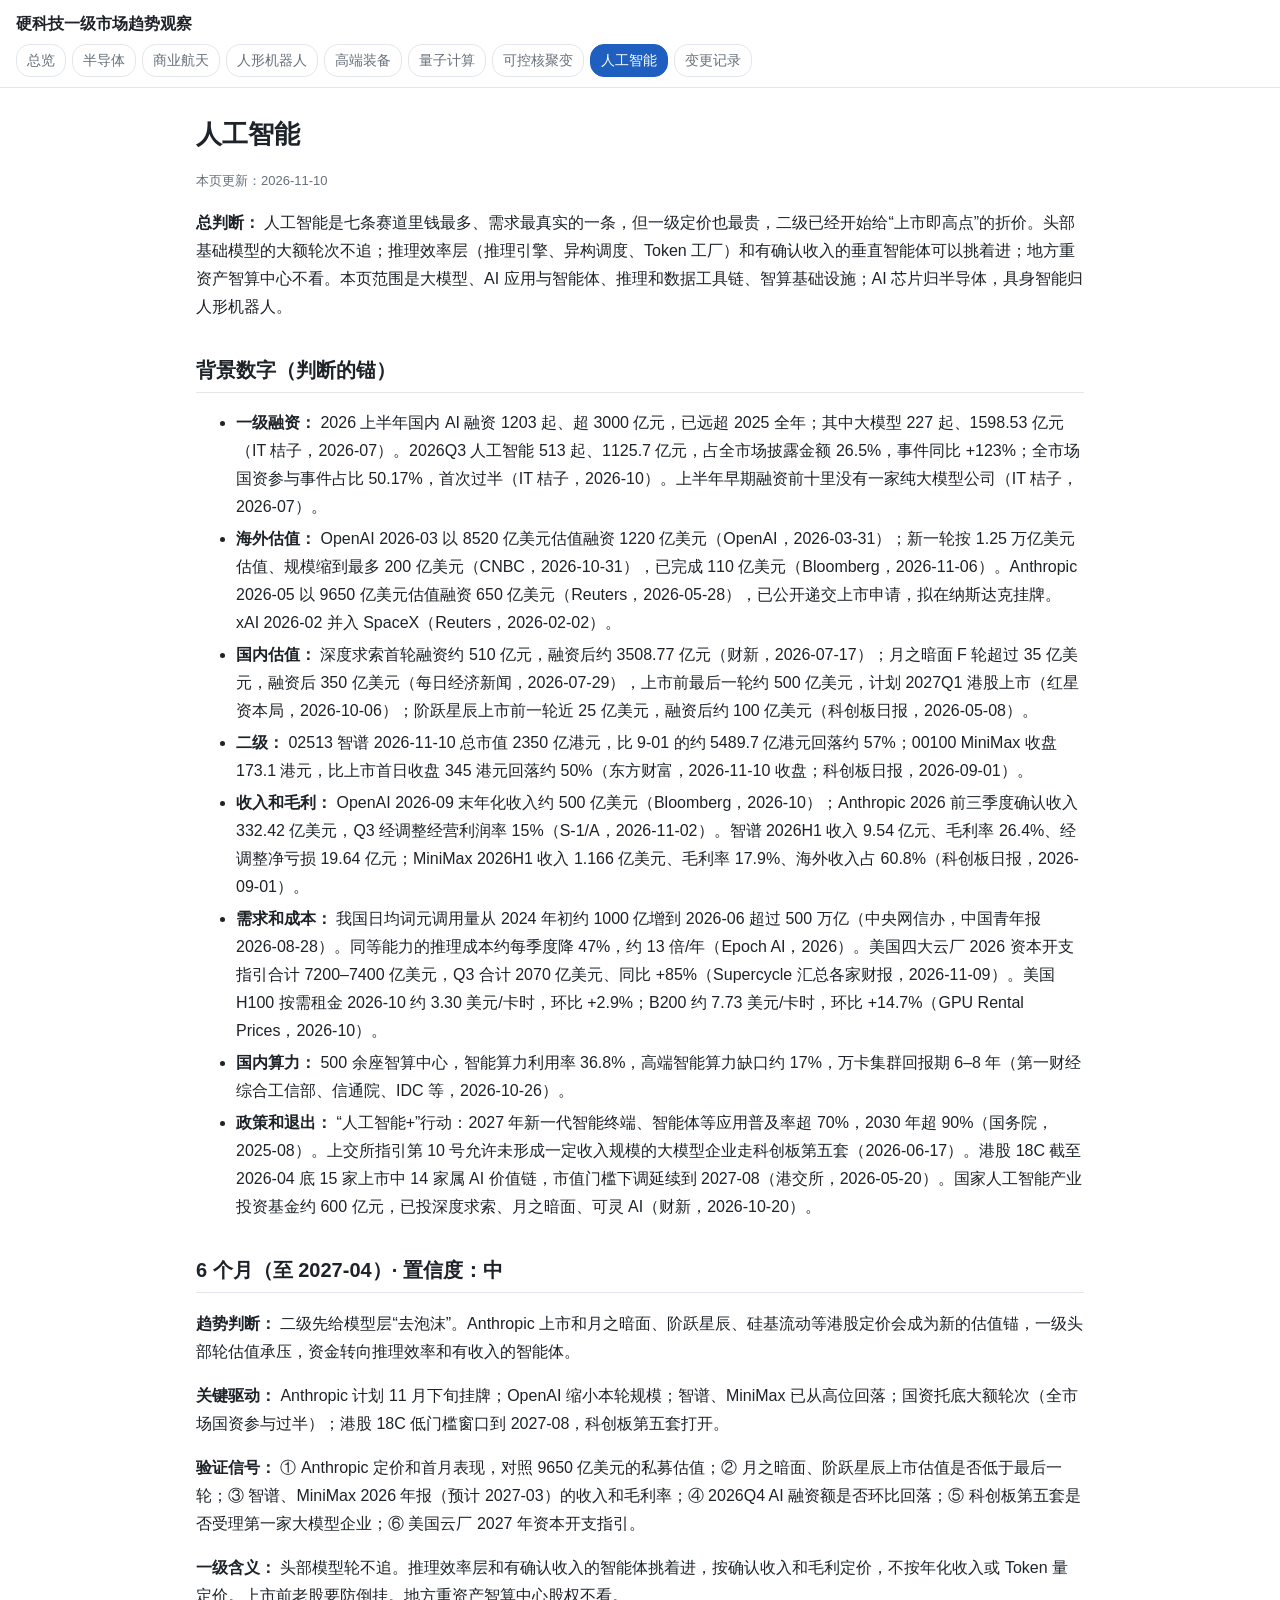
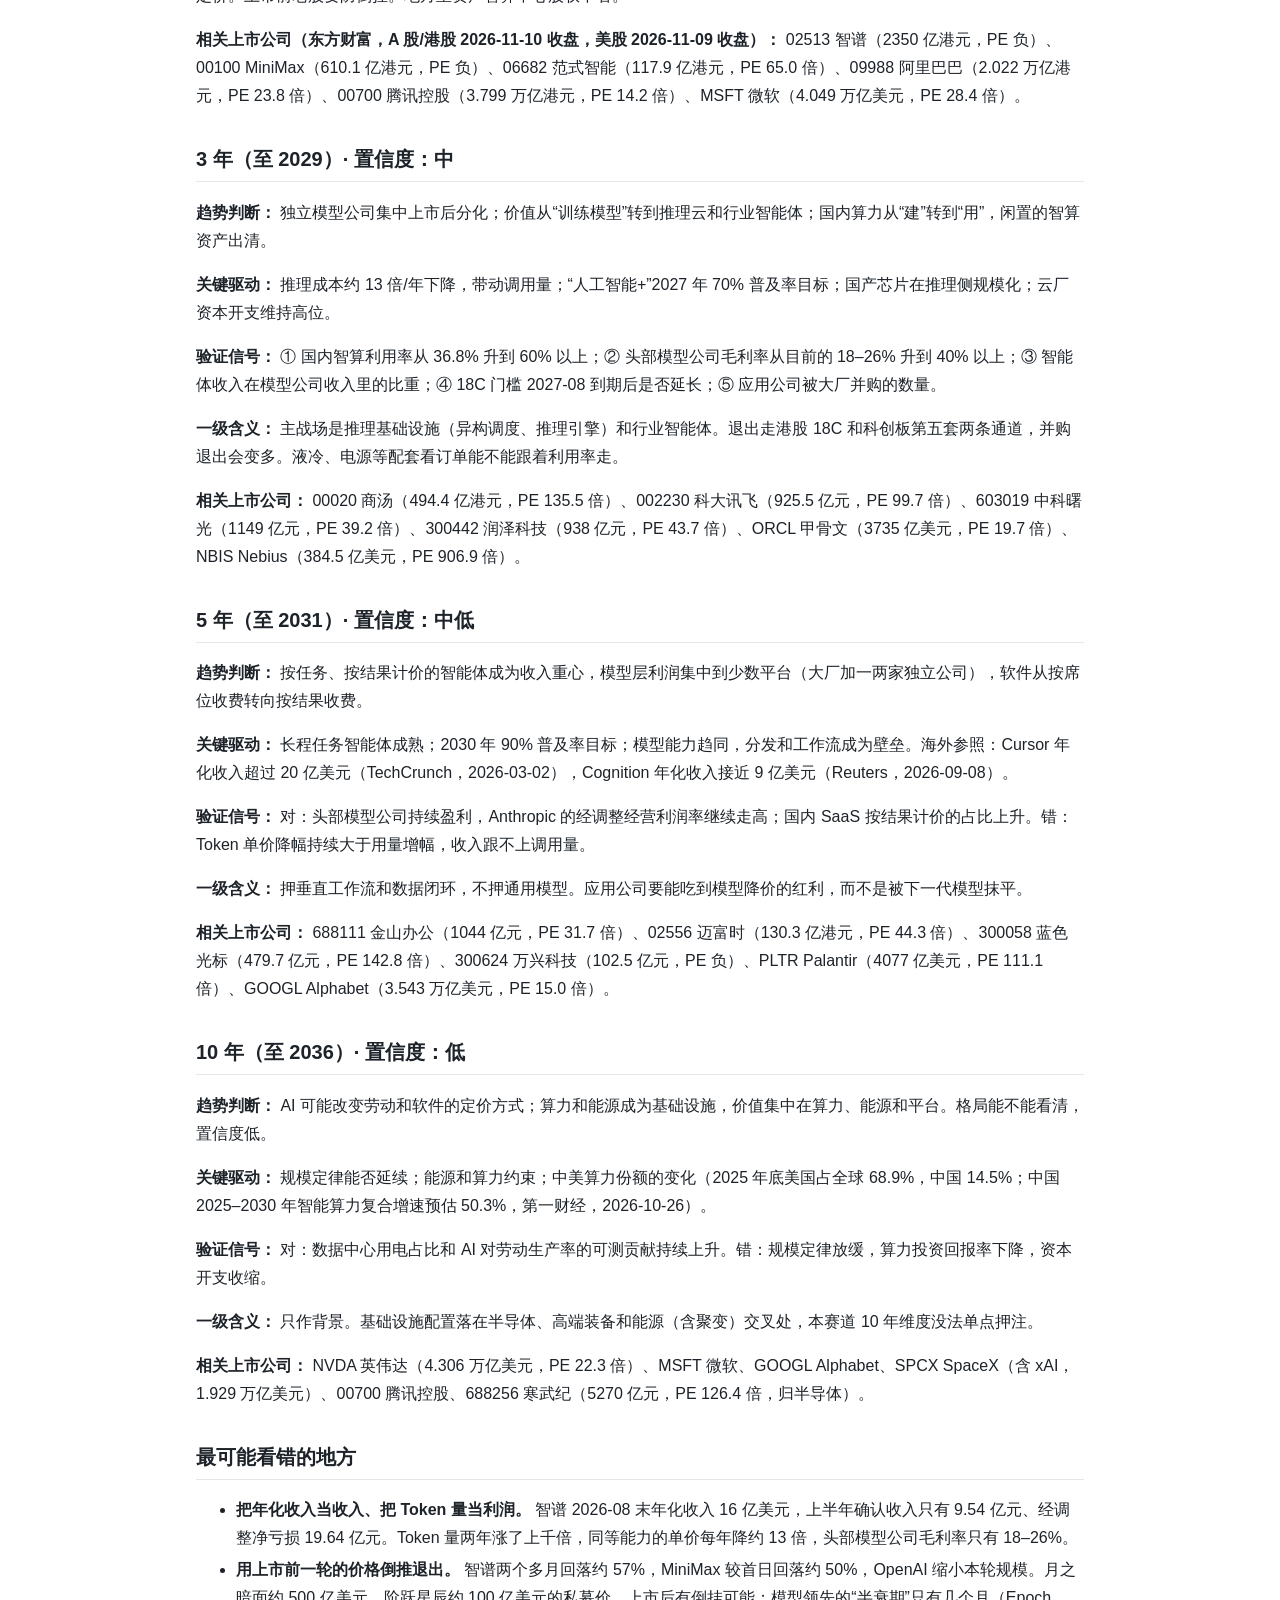
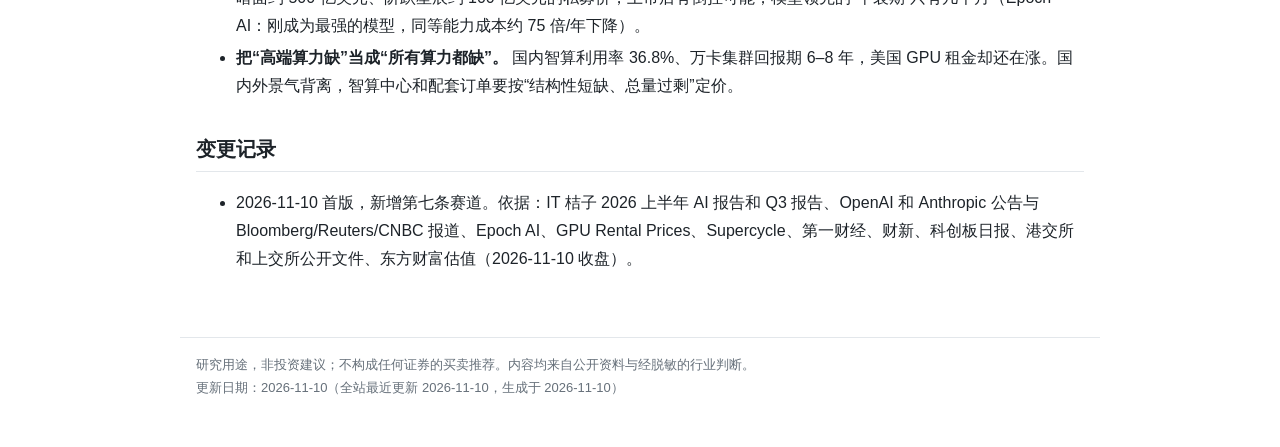
==== docs/ai.html @ 20dfe23c "Update 2026-11-10" ====
<!doctype html><html lang="zh-CN"><head><meta charset="utf-8">
<meta name="robots" content="noindex,nofollow">
<meta name="viewport" content="width=device-width,initial-scale=1">
<title>人工智能｜硬科技一级市场趋势观察</title><link rel="stylesheet" href="style.css"></head>
<body><header><div class="brand"><a href="index.html">硬科技一级市场趋势观察</a></div><nav><a href="index.html">总览</a><a href="semiconductor.html">半导体</a><a href="space.html">商业航天</a><a href="humanoid.html">人形机器人</a><a href="equipment.html">高端装备</a><a href="quantum.html">量子计算</a><a href="fusion.html">可控核聚变</a><a href="ai.html" class=on>人工智能</a><a href="changelog.html">变更记录</a></nav></header>
<main><h1>人工智能</h1><p class="meta">本页更新：2026-11-10</p><p><strong>总判断：</strong> 人工智能是七条赛道里钱最多、需求最真实的一条，但一级定价也最贵，二级已经开始给“上市即高点”的折价。头部基础模型的大额轮次不追；推理效率层（推理引擎、异构调度、Token 工厂）和有确认收入的垂直智能体可以挑着进；地方重资产智算中心不看。本页范围是大模型、AI 应用与智能体、推理和数据工具链、智算基础设施；AI 芯片归半导体，具身智能归人形机器人。</p>
<h2>背景数字（判断的锚）</h2>
<ul>
<li><strong>一级融资：</strong> 2026 上半年国内 AI 融资 1203 起、超 3000 亿元，已远超 2025 全年；其中大模型 227 起、1598.53 亿元（IT 桔子，2026-07）。2026Q3 人工智能 513 起、1125.7 亿元，占全市场披露金额 26.5%，事件同比 +123%；全市场国资参与事件占比 50.17%，首次过半（IT 桔子，2026-10）。上半年早期融资前十里没有一家纯大模型公司（IT 桔子，2026-07）。</li>
<li><strong>海外估值：</strong> OpenAI 2026-03 以 8520 亿美元估值融资 1220 亿美元（OpenAI，2026-03-31）；新一轮按 1.25 万亿美元估值、规模缩到最多 200 亿美元（CNBC，2026-10-31），已完成 110 亿美元（Bloomberg，2026-11-06）。Anthropic 2026-05 以 9650 亿美元估值融资 650 亿美元（Reuters，2026-05-28），已公开递交上市申请，拟在纳斯达克挂牌。xAI 2026-02 并入 SpaceX（Reuters，2026-02-02）。</li>
<li><strong>国内估值：</strong> 深度求索首轮融资约 510 亿元，融资后约 3508.77 亿元（财新，2026-07-17）；月之暗面 F 轮超过 35 亿美元，融资后 350 亿美元（每日经济新闻，2026-07-29），上市前最后一轮约 500 亿美元，计划 2027Q1 港股上市（红星资本局，2026-10-06）；阶跃星辰上市前一轮近 25 亿美元，融资后约 100 亿美元（科创板日报，2026-05-08）。</li>
<li><strong>二级：</strong> 02513 智谱 2026-11-10 总市值 2350 亿港元，比 9-01 的约 5489.7 亿港元回落约 57%；00100 MiniMax 收盘 173.1 港元，比上市首日收盘 345 港元回落约 50%（东方财富，2026-11-10 收盘；科创板日报，2026-09-01）。</li>
<li><strong>收入和毛利：</strong> OpenAI 2026-09 末年化收入约 500 亿美元（Bloomberg，2026-10）；Anthropic 2026 前三季度确认收入 332.42 亿美元，Q3 经调整经营利润率 15%（S-1/A，2026-11-02）。智谱 2026H1 收入 9.54 亿元、毛利率 26.4%、经调整净亏损 19.64 亿元；MiniMax 2026H1 收入 1.166 亿美元、毛利率 17.9%、海外收入占 60.8%（科创板日报，2026-09-01）。</li>
<li><strong>需求和成本：</strong> 我国日均词元调用量从 2024 年初约 1000 亿增到 2026-06 超过 500 万亿（中央网信办，中国青年报 2026-08-28）。同等能力的推理成本约每季度降 47%，约 13 倍/年（Epoch AI，2026）。美国四大云厂 2026 资本开支指引合计 7200–7400 亿美元，Q3 合计 2070 亿美元、同比 +85%（Supercycle 汇总各家财报，2026-11-09）。美国 H100 按需租金 2026-10 约 3.30 美元/卡时，环比 +2.9%；B200 约 7.73 美元/卡时，环比 +14.7%（GPU Rental Prices，2026-10）。</li>
<li><strong>国内算力：</strong> 500 余座智算中心，智能算力利用率 36.8%，高端智能算力缺口约 17%，万卡集群回报期 6–8 年（第一财经综合工信部、信通院、IDC 等，2026-10-26）。</li>
<li><strong>政策和退出：</strong> “人工智能+”行动：2027 年新一代智能终端、智能体等应用普及率超 70%，2030 年超 90%（国务院，2025-08）。上交所指引第 10 号允许未形成一定收入规模的大模型企业走科创板第五套（2026-06-17）。港股 18C 截至 2026-04 底 15 家上市中 14 家属 AI 价值链，市值门槛下调延续到 2027-08（港交所，2026-05-20）。国家人工智能产业投资基金约 600 亿元，已投深度求索、月之暗面、可灵 AI（财新，2026-10-20）。</li>
</ul>
<h2>6 个月（至 2027-04）· 置信度：中</h2>
<p><strong>趋势判断：</strong> 二级先给模型层“去泡沫”。Anthropic 上市和月之暗面、阶跃星辰、硅基流动等港股定价会成为新的估值锚，一级头部轮估值承压，资金转向推理效率和有收入的智能体。</p>
<p><strong>关键驱动：</strong> Anthropic 计划 11 月下旬挂牌；OpenAI 缩小本轮规模；智谱、MiniMax 已从高位回落；国资托底大额轮次（全市场国资参与过半）；港股 18C 低门槛窗口到 2027-08，科创板第五套打开。</p>
<p><strong>验证信号：</strong> ① Anthropic 定价和首月表现，对照 9650 亿美元的私募估值；② 月之暗面、阶跃星辰上市估值是否低于最后一轮；③ 智谱、MiniMax 2026 年报（预计 2027-03）的收入和毛利率；④ 2026Q4 AI 融资额是否环比回落；⑤ 科创板第五套是否受理第一家大模型企业；⑥ 美国云厂 2027 年资本开支指引。</p>
<p><strong>一级含义：</strong> 头部模型轮不追。推理效率层和有确认收入的智能体挑着进，按确认收入和毛利定价，不按年化收入或 Token 量定价。上市前老股要防倒挂。地方重资产智算中心股权不看。</p>
<p><strong>相关上市公司（东方财富，A 股/港股 2026-11-10 收盘，美股 2026-11-09 收盘）：</strong> 02513 智谱（2350 亿港元，PE 负）、00100 MiniMax（610.1 亿港元，PE 负）、06682 范式智能（117.9 亿港元，PE 65.0 倍）、09988 阿里巴巴（2.022 万亿港元，PE 23.8 倍）、00700 腾讯控股（3.799 万亿港元，PE 14.2 倍）、MSFT 微软（4.049 万亿美元，PE 28.4 倍）。</p>
<h2>3 年（至 2029）· 置信度：中</h2>
<p><strong>趋势判断：</strong> 独立模型公司集中上市后分化；价值从“训练模型”转到推理云和行业智能体；国内算力从“建”转到“用”，闲置的智算资产出清。</p>
<p><strong>关键驱动：</strong> 推理成本约 13 倍/年下降，带动调用量；“人工智能+”2027 年 70% 普及率目标；国产芯片在推理侧规模化；云厂资本开支维持高位。</p>
<p><strong>验证信号：</strong> ① 国内智算利用率从 36.8% 升到 60% 以上；② 头部模型公司毛利率从目前的 18–26% 升到 40% 以上；③ 智能体收入在模型公司收入里的比重；④ 18C 门槛 2027-08 到期后是否延长；⑤ 应用公司被大厂并购的数量。</p>
<p><strong>一级含义：</strong> 主战场是推理基础设施（异构调度、推理引擎）和行业智能体。退出走港股 18C 和科创板第五套两条通道，并购退出会变多。液冷、电源等配套看订单能不能跟着利用率走。</p>
<p><strong>相关上市公司：</strong> 00020 商汤（494.4 亿港元，PE 135.5 倍）、002230 科大讯飞（925.5 亿元，PE 99.7 倍）、603019 中科曙光（1149 亿元，PE 39.2 倍）、300442 润泽科技（938 亿元，PE 43.7 倍）、ORCL 甲骨文（3735 亿美元，PE 19.7 倍）、NBIS Nebius（384.5 亿美元，PE 906.9 倍）。</p>
<h2>5 年（至 2031）· 置信度：中低</h2>
<p><strong>趋势判断：</strong> 按任务、按结果计价的智能体成为收入重心，模型层利润集中到少数平台（大厂加一两家独立公司），软件从按席位收费转向按结果收费。</p>
<p><strong>关键驱动：</strong> 长程任务智能体成熟；2030 年 90% 普及率目标；模型能力趋同，分发和工作流成为壁垒。海外参照：Cursor 年化收入超过 20 亿美元（TechCrunch，2026-03-02），Cognition 年化收入接近 9 亿美元（Reuters，2026-09-08）。</p>
<p><strong>验证信号：</strong> 对：头部模型公司持续盈利，Anthropic 的经调整经营利润率继续走高；国内 SaaS 按结果计价的占比上升。错：Token 单价降幅持续大于用量增幅，收入跟不上调用量。</p>
<p><strong>一级含义：</strong> 押垂直工作流和数据闭环，不押通用模型。应用公司要能吃到模型降价的红利，而不是被下一代模型抹平。</p>
<p><strong>相关上市公司：</strong> 688111 金山办公（1044 亿元，PE 31.7 倍）、02556 迈富时（130.3 亿港元，PE 44.3 倍）、300058 蓝色光标（479.7 亿元，PE 142.8 倍）、300624 万兴科技（102.5 亿元，PE 负）、PLTR Palantir（4077 亿美元，PE 111.1 倍）、GOOGL Alphabet（3.543 万亿美元，PE 15.0 倍）。</p>
<h2>10 年（至 2036）· 置信度：低</h2>
<p><strong>趋势判断：</strong> AI 可能改变劳动和软件的定价方式；算力和能源成为基础设施，价值集中在算力、能源和平台。格局能不能看清，置信度低。</p>
<p><strong>关键驱动：</strong> 规模定律能否延续；能源和算力约束；中美算力份额的变化（2025 年底美国占全球 68.9%，中国 14.5%；中国 2025–2030 年智能算力复合增速预估 50.3%，第一财经，2026-10-26）。</p>
<p><strong>验证信号：</strong> 对：数据中心用电占比和 AI 对劳动生产率的可测贡献持续上升。错：规模定律放缓，算力投资回报率下降，资本开支收缩。</p>
<p><strong>一级含义：</strong> 只作背景。基础设施配置落在半导体、高端装备和能源（含聚变）交叉处，本赛道 10 年维度没法单点押注。</p>
<p><strong>相关上市公司：</strong> NVDA 英伟达（4.306 万亿美元，PE 22.3 倍）、MSFT 微软、GOOGL Alphabet、SPCX SpaceX（含 xAI，1.929 万亿美元）、00700 腾讯控股、688256 寒武纪（5270 亿元，PE 126.4 倍，归半导体）。</p>
<h2>最可能看错的地方</h2>
<ul>
<li><strong>把年化收入当收入、把 Token 量当利润。</strong> 智谱 2026-08 末年化收入 16 亿美元，上半年确认收入只有 9.54 亿元、经调整净亏损 19.64 亿元。Token 量两年涨了上千倍，同等能力的单价每年降约 13 倍，头部模型公司毛利率只有 18–26%。</li>
<li><strong>用上市前一轮的价格倒推退出。</strong> 智谱两个多月回落约 57%，MiniMax 较首日回落约 50%，OpenAI 缩小本轮规模。月之暗面约 500 亿美元、阶跃星辰约 100 亿美元的私募价，上市后有倒挂可能；模型领先的“半衰期”只有几个月（Epoch AI：刚成为最强的模型，同等能力成本约 75 倍/年下降）。</li>
<li><strong>把“高端算力缺”当成“所有算力都缺”。</strong> 国内智算利用率 36.8%、万卡集群回报期 6–8 年，美国 GPU 租金却还在涨。国内外景气背离，智算中心和配套订单要按“结构性短缺、总量过剩”定价。</li>
</ul><h2>变更记录</h2><ul>
<li>2026-11-10 首版，新增第七条赛道。依据：IT 桔子 2026 上半年 AI 报告和 Q3 报告、OpenAI 和 Anthropic 公告与 Bloomberg/Reuters/CNBC 报道、Epoch AI、GPU Rental Prices、Supercycle、第一财经、财新、科创板日报、港交所和上交所公开文件、东方财富估值（2026-11-10 收盘）。</li>
</ul></main>
<footer>研究用途，非投资建议；不构成任何证券的买卖推荐。内容均来自公开资料与经脱敏的行业判断。<br>更新日期：2026-11-10（全站最近更新 2026-11-10，生成于 2026-11-10）</footer></body></html>
---- docs/style.css ----
:root{--fg:#1d2329;--muted:#66707a;--line:#e3e7eb;--bg:#fff;--accent:#1f5fbf;--go:#1e7f4f;--watch:#a86b00;--no:#8a8f96}
*{box-sizing:border-box}
body{margin:0;font:16px/1.75 -apple-system,BlinkMacSystemFont,"PingFang SC","Hiragino Sans GB","Microsoft YaHei","Noto Sans CJK SC",sans-serif;color:var(--fg);background:var(--bg)}
header{position:sticky;top:0;background:#fff;border-bottom:1px solid var(--line);padding:10px 16px;z-index:2}
.brand a{font-weight:700;color:var(--fg);text-decoration:none}
nav{display:flex;gap:6px;overflow-x:auto;margin-top:6px;white-space:nowrap;-webkit-overflow-scrolling:touch}
nav a{padding:3px 10px;border-radius:14px;color:var(--muted);text-decoration:none;font-size:14px;border:1px solid var(--line)}
nav a.on{background:var(--accent);color:#fff;border-color:var(--accent)}
main{max-width:920px;margin:0 auto;padding:16px}
h1{font-size:26px;margin:8px 0 0}h2{font-size:20px;margin-top:32px;padding-bottom:4px;border-bottom:1px solid var(--line)}
.meta,.note{color:var(--muted);font-size:13px}
a{color:var(--accent)}
li{margin:4px 0}
.tablewrap{overflow-x:auto}
table{border-collapse:collapse;width:100%;font-size:14px}
th,td{border:1px solid var(--line);padding:6px 8px;vertical-align:top;text-align:left}
thead th{background:#f5f7f9}
.matrix td{min-width:150px}
.tag{display:inline-block;font-size:12px;font-weight:600;padding:0 8px;border-radius:10px;color:#fff;margin-bottom:2px}
.tag.go{background:var(--go)}.tag.watch{background:var(--watch)}.tag.no{background:var(--no)}
.line{display:block;font-size:13px;line-height:1.5}
footer{max-width:920px;margin:32px auto;padding:16px;color:var(--muted);font-size:13px;border-top:1px solid var(--line)}
@media (max-width:600px){body{font-size:15px}h1{font-size:22px}}
.matrix th:first-child{white-space:nowrap}
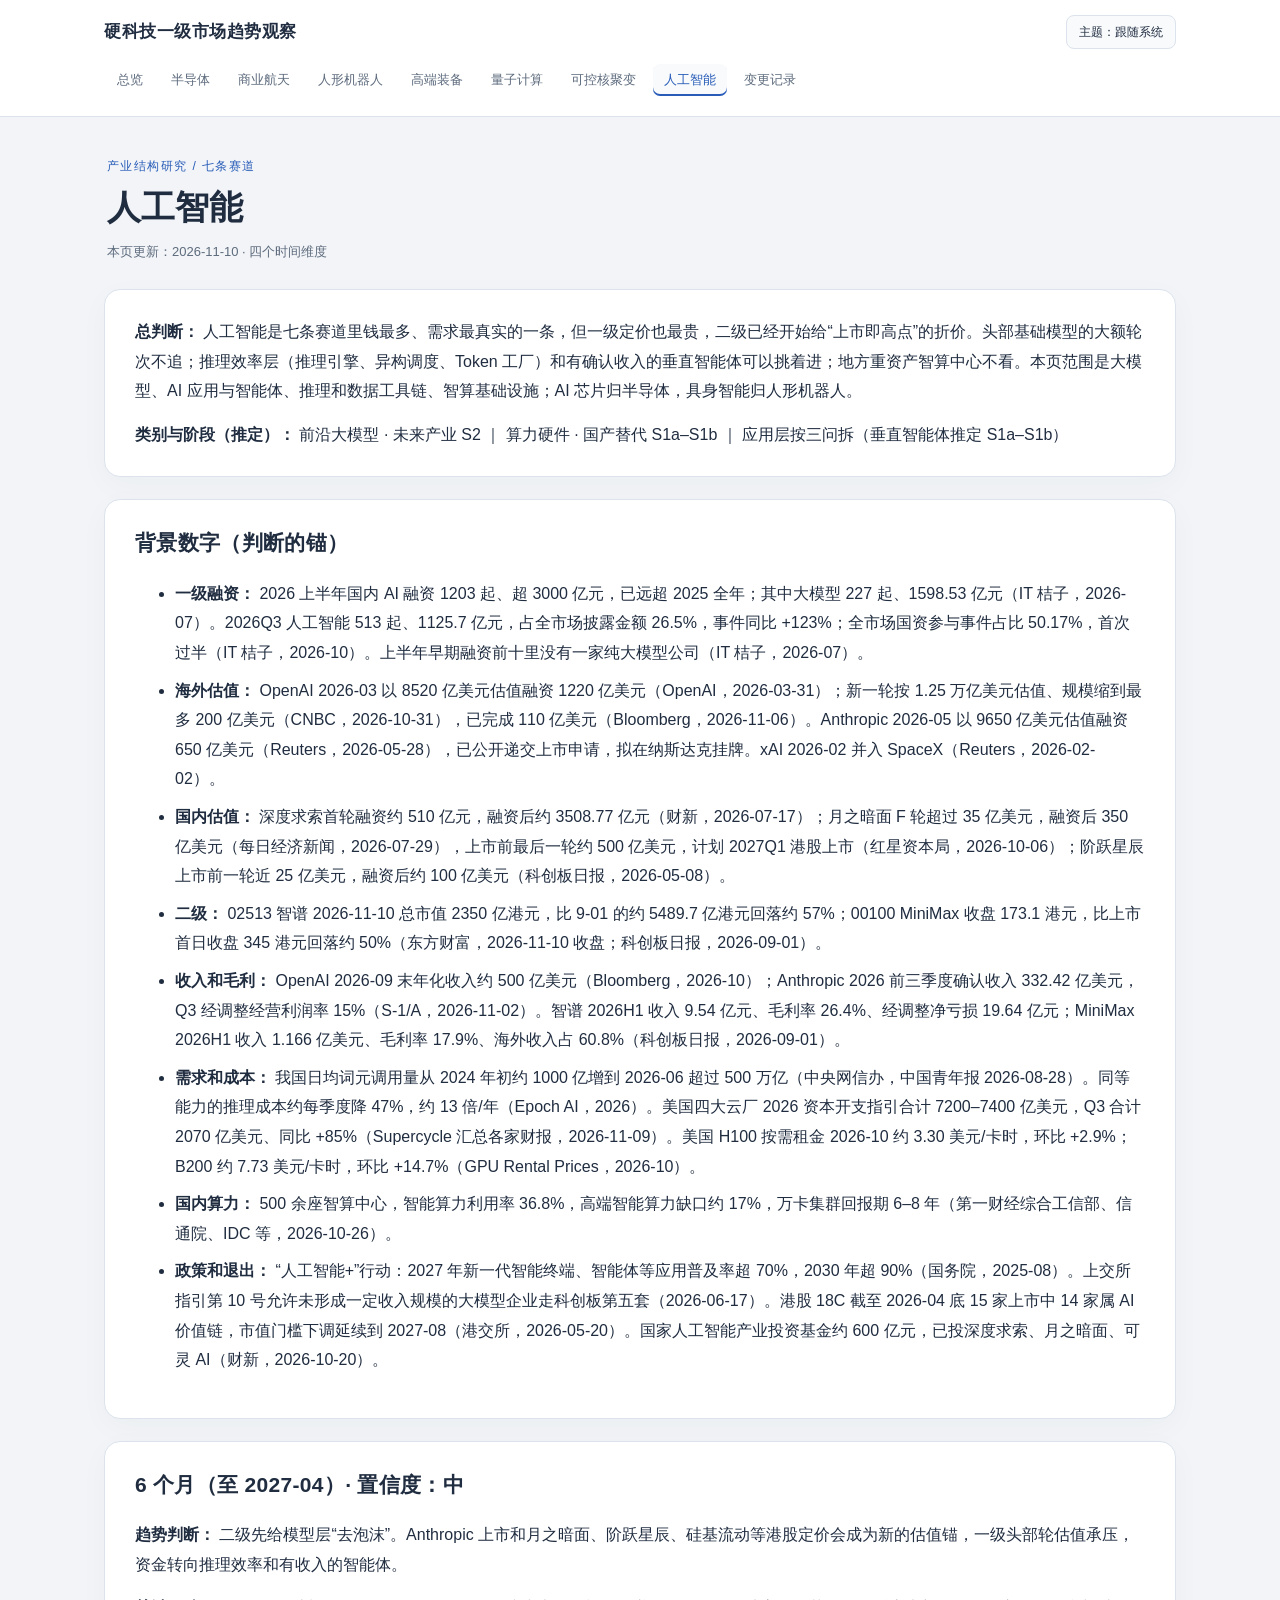
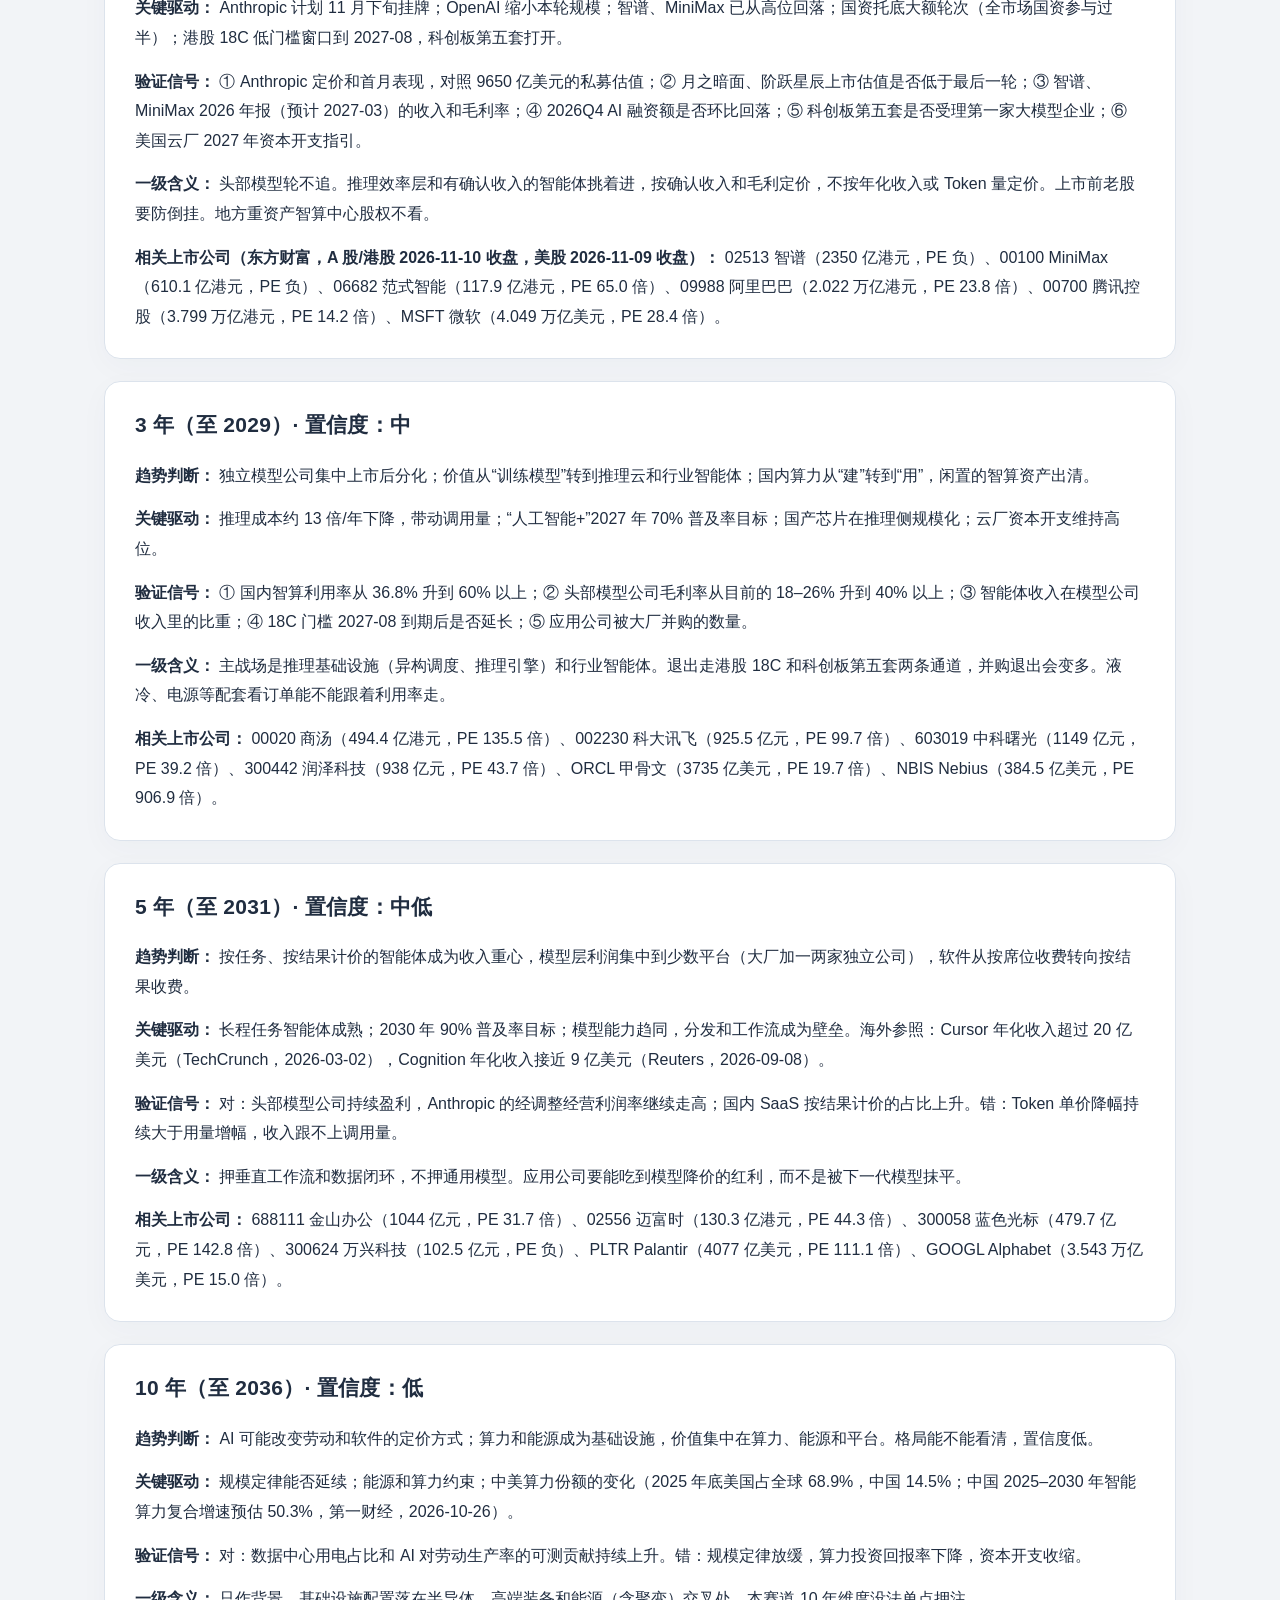
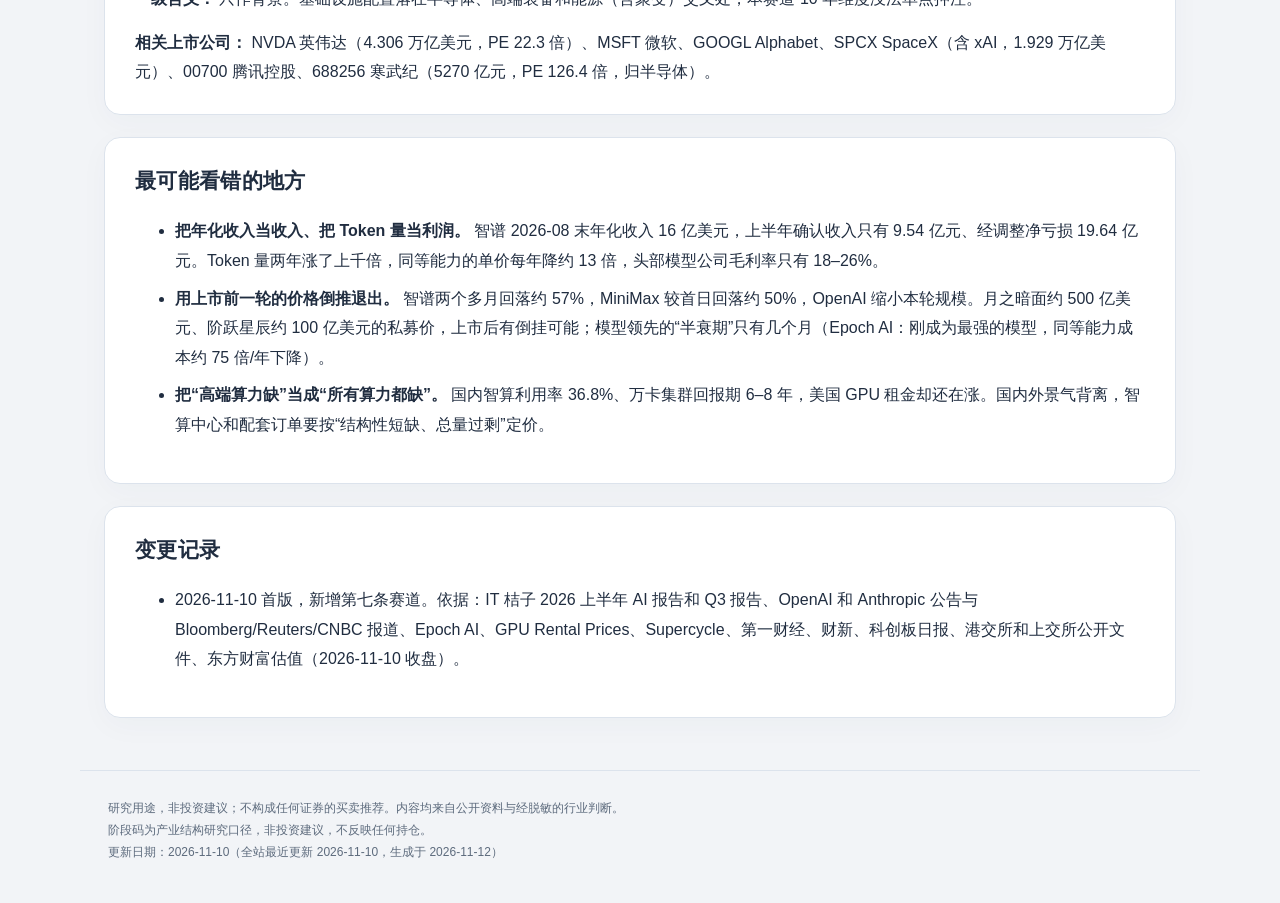
==== commit 2377a8d9: "Preview: visual refresh, stage charts, and theme toggle Public sanitized pages only. Adds category/s" ====
--- a/docs/ai.html
+++ b/docs/ai.html
@@ -1,10 +1,13 @@
-<!doctype html><html lang="zh-CN"><head><meta charset="utf-8">
+<!doctype html>
+<html lang="zh-CN"><head><meta charset="utf-8">
 <meta name="robots" content="noindex,nofollow">
 <meta name="viewport" content="width=device-width,initial-scale=1">
-<title>人工智能｜硬科技一级市场趋势观察</title><link rel="stylesheet" href="style.css"></head>
-<body><header><div class="brand"><a href="index.html">硬科技一级市场趋势观察</a></div><nav><a href="index.html">总览</a><a href="semiconductor.html">半导体</a><a href="space.html">商业航天</a><a href="humanoid.html">人形机器人</a><a href="equipment.html">高端装备</a><a href="quantum.html">量子计算</a><a href="fusion.html">可控核聚变</a><a href="ai.html" class=on>人工智能</a><a href="changelog.html">变更记录</a></nav></header>
-<main><h1>人工智能</h1><p class="meta">本页更新：2026-11-10</p><p><strong>总判断：</strong> 人工智能是七条赛道里钱最多、需求最真实的一条，但一级定价也最贵，二级已经开始给“上市即高点”的折价。头部基础模型的大额轮次不追；推理效率层（推理引擎、异构调度、Token 工厂）和有确认收入的垂直智能体可以挑着进；地方重资产智算中心不看。本页范围是大模型、AI 应用与智能体、推理和数据工具链、智算基础设施；AI 芯片归半导体，具身智能归人形机器人。</p>
-<h2>背景数字（判断的锚）</h2>
+<meta name="color-scheme" content="light dark">
+<title>人工智能｜硬科技一级市场趋势观察</title><script>(function(){try{var t=localStorage.getItem('theme');if(t==='light'||t==='dark')document.documentElement.dataset.theme=t;}catch(e){}})();</script><link rel="stylesheet" href="style.css"></head>
+<body><a class="skip" href="#main">跳至正文</a><header><div class="header-inner"><div class="topbar"><a class="brand" href="index.html">硬科技一级市场趋势观察</a><button id="theme-toggle" type="button" aria-label="切换浅色、深色或跟随系统主题">主题：跟随系统</button></div><nav aria-label="主导航"><a href="index.html">总览</a><a href="semiconductor.html">半导体</a><a href="space.html">商业航天</a><a href="humanoid.html">人形机器人</a><a href="equipment.html">高端装备</a><a href="quantum.html">量子计算</a><a href="fusion.html">可控核聚变</a><a href="ai.html" class="on" aria-current="page">人工智能</a><a href="changelog.html">变更记录</a></nav></div></header>
+<main id="main"><div class="page-heading"><p class="eyebrow">产业结构研究 / 七条赛道</p><h1>人工智能</h1><p class="meta">本页更新：2026-11-10 · 四个时间维度</p></div><section class="card"><p><strong>总判断：</strong> 人工智能是七条赛道里钱最多、需求最真实的一条，但一级定价也最贵，二级已经开始给“上市即高点”的折价。头部基础模型的大额轮次不追；推理效率层（推理引擎、异构调度、Token 工厂）和有确认收入的垂直智能体可以挑着进；地方重资产智算中心不看。本页范围是大模型、AI 应用与智能体、推理和数据工具链、智算基础设施；AI 芯片归半导体，具身智能归人形机器人。</p>
+<p><strong>类别与阶段（推定）：</strong> 前沿大模型 · 未来产业 S2 ｜ 算力硬件 · 国产替代 S1a–S1b ｜ 应用层按三问拆（垂直智能体推定 S1a–S1b）</p>
+</section><section class="card"><h2>背景数字（判断的锚）</h2>
 <ul>
 <li><strong>一级融资：</strong> 2026 上半年国内 AI 融资 1203 起、超 3000 亿元，已远超 2025 全年；其中大模型 227 起、1598.53 亿元（IT 桔子，2026-07）。2026Q3 人工智能 513 起、1125.7 亿元，占全市场披露金额 26.5%，事件同比 +123%；全市场国资参与事件占比 50.17%，首次过半（IT 桔子，2026-10）。上半年早期融资前十里没有一家纯大模型公司（IT 桔子，2026-07）。</li>
 <li><strong>海外估值：</strong> OpenAI 2026-03 以 8520 亿美元估值融资 1220 亿美元（OpenAI，2026-03-31）；新一轮按 1.25 万亿美元估值、规模缩到最多 200 亿美元（CNBC，2026-10-31），已完成 110 亿美元（Bloomberg，2026-11-06）。Anthropic 2026-05 以 9650 亿美元估值融资 650 亿美元（Reuters，2026-05-28），已公开递交上市申请，拟在纳斯达克挂牌。xAI 2026-02 并入 SpaceX（Reuters，2026-02-02）。</li>
@@ -15,36 +18,36 @@
 <li><strong>国内算力：</strong> 500 余座智算中心，智能算力利用率 36.8%，高端智能算力缺口约 17%，万卡集群回报期 6–8 年（第一财经综合工信部、信通院、IDC 等，2026-10-26）。</li>
 <li><strong>政策和退出：</strong> “人工智能+”行动：2027 年新一代智能终端、智能体等应用普及率超 70%，2030 年超 90%（国务院，2025-08）。上交所指引第 10 号允许未形成一定收入规模的大模型企业走科创板第五套（2026-06-17）。港股 18C 截至 2026-04 底 15 家上市中 14 家属 AI 价值链，市值门槛下调延续到 2027-08（港交所，2026-05-20）。国家人工智能产业投资基金约 600 亿元，已投深度求索、月之暗面、可灵 AI（财新，2026-10-20）。</li>
 </ul>
-<h2>6 个月（至 2027-04）· 置信度：中</h2>
+</section><section class="card"><h2>6 个月（至 2027-04）· 置信度：中</h2>
 <p><strong>趋势判断：</strong> 二级先给模型层“去泡沫”。Anthropic 上市和月之暗面、阶跃星辰、硅基流动等港股定价会成为新的估值锚，一级头部轮估值承压，资金转向推理效率和有收入的智能体。</p>
 <p><strong>关键驱动：</strong> Anthropic 计划 11 月下旬挂牌；OpenAI 缩小本轮规模；智谱、MiniMax 已从高位回落；国资托底大额轮次（全市场国资参与过半）；港股 18C 低门槛窗口到 2027-08，科创板第五套打开。</p>
 <p><strong>验证信号：</strong> ① Anthropic 定价和首月表现，对照 9650 亿美元的私募估值；② 月之暗面、阶跃星辰上市估值是否低于最后一轮；③ 智谱、MiniMax 2026 年报（预计 2027-03）的收入和毛利率；④ 2026Q4 AI 融资额是否环比回落；⑤ 科创板第五套是否受理第一家大模型企业；⑥ 美国云厂 2027 年资本开支指引。</p>
 <p><strong>一级含义：</strong> 头部模型轮不追。推理效率层和有确认收入的智能体挑着进，按确认收入和毛利定价，不按年化收入或 Token 量定价。上市前老股要防倒挂。地方重资产智算中心股权不看。</p>
 <p><strong>相关上市公司（东方财富，A 股/港股 2026-11-10 收盘，美股 2026-11-09 收盘）：</strong> 02513 智谱（2350 亿港元，PE 负）、00100 MiniMax（610.1 亿港元，PE 负）、06682 范式智能（117.9 亿港元，PE 65.0 倍）、09988 阿里巴巴（2.022 万亿港元，PE 23.8 倍）、00700 腾讯控股（3.799 万亿港元，PE 14.2 倍）、MSFT 微软（4.049 万亿美元，PE 28.4 倍）。</p>
-<h2>3 年（至 2029）· 置信度：中</h2>
+</section><section class="card"><h2>3 年（至 2029）· 置信度：中</h2>
 <p><strong>趋势判断：</strong> 独立模型公司集中上市后分化；价值从“训练模型”转到推理云和行业智能体；国内算力从“建”转到“用”，闲置的智算资产出清。</p>
 <p><strong>关键驱动：</strong> 推理成本约 13 倍/年下降，带动调用量；“人工智能+”2027 年 70% 普及率目标；国产芯片在推理侧规模化；云厂资本开支维持高位。</p>
 <p><strong>验证信号：</strong> ① 国内智算利用率从 36.8% 升到 60% 以上；② 头部模型公司毛利率从目前的 18–26% 升到 40% 以上；③ 智能体收入在模型公司收入里的比重；④ 18C 门槛 2027-08 到期后是否延长；⑤ 应用公司被大厂并购的数量。</p>
 <p><strong>一级含义：</strong> 主战场是推理基础设施（异构调度、推理引擎）和行业智能体。退出走港股 18C 和科创板第五套两条通道，并购退出会变多。液冷、电源等配套看订单能不能跟着利用率走。</p>
 <p><strong>相关上市公司：</strong> 00020 商汤（494.4 亿港元，PE 135.5 倍）、002230 科大讯飞（925.5 亿元，PE 99.7 倍）、603019 中科曙光（1149 亿元，PE 39.2 倍）、300442 润泽科技（938 亿元，PE 43.7 倍）、ORCL 甲骨文（3735 亿美元，PE 19.7 倍）、NBIS Nebius（384.5 亿美元，PE 906.9 倍）。</p>
-<h2>5 年（至 2031）· 置信度：中低</h2>
+</section><section class="card"><h2>5 年（至 2031）· 置信度：中低</h2>
 <p><strong>趋势判断：</strong> 按任务、按结果计价的智能体成为收入重心，模型层利润集中到少数平台（大厂加一两家独立公司），软件从按席位收费转向按结果收费。</p>
 <p><strong>关键驱动：</strong> 长程任务智能体成熟；2030 年 90% 普及率目标；模型能力趋同，分发和工作流成为壁垒。海外参照：Cursor 年化收入超过 20 亿美元（TechCrunch，2026-03-02），Cognition 年化收入接近 9 亿美元（Reuters，2026-09-08）。</p>
 <p><strong>验证信号：</strong> 对：头部模型公司持续盈利，Anthropic 的经调整经营利润率继续走高；国内 SaaS 按结果计价的占比上升。错：Token 单价降幅持续大于用量增幅，收入跟不上调用量。</p>
 <p><strong>一级含义：</strong> 押垂直工作流和数据闭环，不押通用模型。应用公司要能吃到模型降价的红利，而不是被下一代模型抹平。</p>
 <p><strong>相关上市公司：</strong> 688111 金山办公（1044 亿元，PE 31.7 倍）、02556 迈富时（130.3 亿港元，PE 44.3 倍）、300058 蓝色光标（479.7 亿元，PE 142.8 倍）、300624 万兴科技（102.5 亿元，PE 负）、PLTR Palantir（4077 亿美元，PE 111.1 倍）、GOOGL Alphabet（3.543 万亿美元，PE 15.0 倍）。</p>
-<h2>10 年（至 2036）· 置信度：低</h2>
+</section><section class="card"><h2>10 年（至 2036）· 置信度：低</h2>
 <p><strong>趋势判断：</strong> AI 可能改变劳动和软件的定价方式；算力和能源成为基础设施，价值集中在算力、能源和平台。格局能不能看清，置信度低。</p>
 <p><strong>关键驱动：</strong> 规模定律能否延续；能源和算力约束；中美算力份额的变化（2025 年底美国占全球 68.9%，中国 14.5%；中国 2025–2030 年智能算力复合增速预估 50.3%，第一财经，2026-10-26）。</p>
 <p><strong>验证信号：</strong> 对：数据中心用电占比和 AI 对劳动生产率的可测贡献持续上升。错：规模定律放缓，算力投资回报率下降，资本开支收缩。</p>
 <p><strong>一级含义：</strong> 只作背景。基础设施配置落在半导体、高端装备和能源（含聚变）交叉处，本赛道 10 年维度没法单点押注。</p>
 <p><strong>相关上市公司：</strong> NVDA 英伟达（4.306 万亿美元，PE 22.3 倍）、MSFT 微软、GOOGL Alphabet、SPCX SpaceX（含 xAI，1.929 万亿美元）、00700 腾讯控股、688256 寒武纪（5270 亿元，PE 126.4 倍，归半导体）。</p>
-<h2>最可能看错的地方</h2>
+</section><section class="card"><h2>最可能看错的地方</h2>
 <ul>
 <li><strong>把年化收入当收入、把 Token 量当利润。</strong> 智谱 2026-08 末年化收入 16 亿美元，上半年确认收入只有 9.54 亿元、经调整净亏损 19.64 亿元。Token 量两年涨了上千倍，同等能力的单价每年降约 13 倍，头部模型公司毛利率只有 18–26%。</li>
 <li><strong>用上市前一轮的价格倒推退出。</strong> 智谱两个多月回落约 57%，MiniMax 较首日回落约 50%，OpenAI 缩小本轮规模。月之暗面约 500 亿美元、阶跃星辰约 100 亿美元的私募价，上市后有倒挂可能；模型领先的“半衰期”只有几个月（Epoch AI：刚成为最强的模型，同等能力成本约 75 倍/年下降）。</li>
 <li><strong>把“高端算力缺”当成“所有算力都缺”。</strong> 国内智算利用率 36.8%、万卡集群回报期 6–8 年，美国 GPU 租金却还在涨。国内外景气背离，智算中心和配套订单要按“结构性短缺、总量过剩”定价。</li>
-</ul><h2>变更记录</h2><ul>
+</ul></section><section class="card"><h2>变更记录</h2><ul>
 <li>2026-11-10 首版，新增第七条赛道。依据：IT 桔子 2026 上半年 AI 报告和 Q3 报告、OpenAI 和 Anthropic 公告与 Bloomberg/Reuters/CNBC 报道、Epoch AI、GPU Rental Prices、Supercycle、第一财经、财新、科创板日报、港交所和上交所公开文件、东方财富估值（2026-11-10 收盘）。</li>
-</ul></main>
-<footer>研究用途，非投资建议；不构成任何证券的买卖推荐。内容均来自公开资料与经脱敏的行业判断。<br>更新日期：2026-11-10（全站最近更新 2026-11-10，生成于 2026-11-10）</footer></body></html>+</ul></section></main>
+<footer>研究用途，非投资建议；不构成任何证券的买卖推荐。内容均来自公开资料与经脱敏的行业判断。<br>阶段码为产业结构研究口径，非投资建议，不反映任何持仓。<br>更新日期：2026-11-10（全站最近更新 2026-11-10，生成于 2026-11-12）</footer><script>(function(){var b=document.getElementById('theme-toggle');b.addEventListener('click',function(){var r=document.documentElement,t=r.dataset.theme||'system',n=t==='system'?'light':t==='light'?'dark':'system';if(n==='system')delete r.dataset.theme;else r.dataset.theme=n;try{if(n==='system')localStorage.removeItem('theme');else localStorage.setItem('theme',n);}catch(e){}label();});function label(){var t=document.documentElement.dataset.theme||'system';b.textContent='主题：'+({system:'跟随系统',light:'浅色',dark:'深色'})[t];}label();})();</script></body></html>
--- a/docs/style.css
+++ b/docs/style.css
@@ -1,24 +1,7 @@
-:root{--fg:#1d2329;--muted:#66707a;--line:#e3e7eb;--bg:#fff;--accent:#1f5fbf;--go:#1e7f4f;--watch:#a86b00;--no:#8a8f96}
-*{box-sizing:border-box}
-body{margin:0;font:16px/1.75 -apple-system,BlinkMacSystemFont,"PingFang SC","Hiragino Sans GB","Microsoft YaHei","Noto Sans CJK SC",sans-serif;color:var(--fg);background:var(--bg)}
-header{position:sticky;top:0;background:#fff;border-bottom:1px solid var(--line);padding:10px 16px;z-index:2}
-.brand a{font-weight:700;color:var(--fg);text-decoration:none}
-nav{display:flex;gap:6px;overflow-x:auto;margin-top:6px;white-space:nowrap;-webkit-overflow-scrolling:touch}
-nav a{padding:3px 10px;border-radius:14px;color:var(--muted);text-decoration:none;font-size:14px;border:1px solid var(--line)}
-nav a.on{background:var(--accent);color:#fff;border-color:var(--accent)}
-main{max-width:920px;margin:0 auto;padding:16px}
-h1{font-size:26px;margin:8px 0 0}h2{font-size:20px;margin-top:32px;padding-bottom:4px;border-bottom:1px solid var(--line)}
-.meta,.note{color:var(--muted);font-size:13px}
-a{color:var(--accent)}
-li{margin:4px 0}
-.tablewrap{overflow-x:auto}
-table{border-collapse:collapse;width:100%;font-size:14px}
-th,td{border:1px solid var(--line);padding:6px 8px;vertical-align:top;text-align:left}
-thead th{background:#f5f7f9}
-.matrix td{min-width:150px}
-.tag{display:inline-block;font-size:12px;font-weight:600;padding:0 8px;border-radius:10px;color:#fff;margin-bottom:2px}
-.tag.go{background:var(--go)}.tag.watch{background:var(--watch)}.tag.no{background:var(--no)}
-.line{display:block;font-size:13px;line-height:1.5}
-footer{max-width:920px;margin:32px auto;padding:16px;color:var(--muted);font-size:13px;border-top:1px solid var(--line)}
-@media (max-width:600px){body{font-size:15px}h1{font-size:22px}}
-.matrix th:first-child{white-space:nowrap}
+:root{color-scheme:light dark;--bg:#f2f4f7;--surface:#fff;--surface-alt:#f8fafc;--fg:#202d40;--muted:#5d6b7d;--line:#dce3ec;--accent:#285cb8;--shadow:0 8px 30px #24385608;--domestic:#245fc4;--sovereign:#087d73;--future:#7846ba;--neutral:#606a7c;--go:#8c4b12;--go-bg:#fff0ce;--watch:#685913;--watch-bg:#f5f1d9;--no:#606974;--no-bg:#e9edf2;--focus:#bd5216}
+@media(prefers-color-scheme:dark){:root:not([data-theme="light"]){--bg:#111823;--surface:#192332;--surface-alt:#1e2b3d;--fg:#e2e9f4;--muted:#a5b5ca;--line:#354458;--accent:#9cbdff;--shadow:0 8px 30px #0002;--domestic:#89b5ff;--sovereign:#68d8c4;--future:#c6a0ff;--neutral:#bec8d7;--go:#ffcc80;--go-bg:#4d351d;--watch:#e2d697;--watch-bg:#39351f;--no:#b9c3d1;--no-bg:#2c3645;--focus:#ffcb84}}
+:root[data-theme="dark"]{color-scheme:dark;--bg:#111823;--surface:#192332;--surface-alt:#1e2b3d;--fg:#e2e9f4;--muted:#a5b5ca;--line:#354458;--accent:#9cbdff;--shadow:0 8px 30px #0002;--domestic:#89b5ff;--sovereign:#68d8c4;--future:#c6a0ff;--neutral:#bec8d7;--go:#ffcc80;--go-bg:#4d351d;--watch:#e2d697;--watch-bg:#39351f;--no:#b9c3d1;--no-bg:#2c3645;--focus:#ffcb84}
+:root[data-theme="light"]{color-scheme:light}
+*{box-sizing:border-box}html{scroll-padding-top:130px}body{margin:0;background:var(--bg);color:var(--fg);font:16px/1.85 -apple-system,BlinkMacSystemFont,"Segoe UI","PingFang SC","Microsoft YaHei",sans-serif}a{color:var(--accent);text-underline-offset:4px}a:hover{text-decoration-thickness:2px}:focus-visible{outline:3px solid var(--focus);outline-offset:4px}header{position:sticky;top:0;z-index:5;background:var(--surface);border-bottom:1px solid var(--line)}.header-inner{max-width:1120px;margin:auto;padding:15px 24px 13px}.topbar{display:flex;align-items:center;justify-content:space-between;gap:16px}.brand{font-size:17px;font-weight:750;text-decoration:none;color:var(--fg);letter-spacing:.03em}button{font:inherit;cursor:pointer;border:1px solid var(--line);border-radius:8px;background:var(--surface-alt);color:var(--fg);padding:5px 12px;font-size:12px;white-space:nowrap}button:hover{border-color:var(--accent)}nav{display:flex;gap:6px;margin-top:12px;overflow-x:auto;padding:3px 2px 7px;white-space:nowrap}nav a{font-size:13px;text-decoration:none;color:var(--muted);border-radius:7px;padding:4px 11px}nav a:hover{background:var(--surface-alt)}nav a.on{color:var(--accent);background:var(--surface-alt);box-shadow:inset 0 -2px var(--accent)}main{max-width:1120px;margin:auto;padding:28px 24px 12px}.page-heading{padding:10px 3px 26px}.eyebrow{color:var(--accent);font-size:12px;letter-spacing:.12em;margin:0 0 8px}h1{font-size:34px;line-height:1.3;margin:0 0 10px;font-weight:750}h2{font-size:21px;line-height:1.5;margin:0 0 20px;letter-spacing:.015em}h3{font-size:16px;margin:26px 0 10px}.meta,.note{font-size:13px;color:var(--muted);line-height:1.8}.meta{margin:0}.card{border:1px solid var(--line);border-radius:16px;padding:27px 30px;margin:0 0 22px;background:var(--surface);box-shadow:var(--shadow);min-width:0}.card>p:first-child{margin-top:0}.card>p:last-child{margin-bottom:0}p{margin:14px 0}li{margin:8px 0}strong{font-weight:650}.tablewrap{overflow-x:auto;max-width:100%;border:1px solid var(--line);border-radius:10px;background:var(--surface);-webkit-overflow-scrolling:touch}.scroll-hint{font-size:11px;color:var(--muted);text-align:right;margin:8px 0 5px}table{border-collapse:collapse;width:100%;font-size:13px;line-height:1.75}caption{text-align:left;font-size:12px;color:var(--muted);padding:12px}th,td{border-bottom:1px solid var(--line);border-right:1px solid var(--line);padding:12px 14px;text-align:left;vertical-align:top}thead th{background:var(--surface-alt);font-size:12px;color:var(--muted)}tbody tr:last-child>*{border-bottom:0}tr>*:last-child{border-right:0}tbody tr:hover{background:var(--surface-alt)}th:first-child{white-space:nowrap}.markdown-table .compact-cell{white-space:nowrap}.markdown-table .prose-cell{min-width:18em;white-space:normal;overflow-wrap:anywhere}.matrix{min-width:1180px}.matrix td{min-width:175px}.matrix .stage-cell{min-width:260px;width:260px}.line{display:block;margin-top:6px;font-size:13px}.tag{display:inline-block;border-radius:5px;font-size:11px;padding:2px 7px;font-weight:650;border:1px solid currentColor}.go{--judgment:var(--go);--judgment-bg:var(--go-bg)}.watch{--judgment:var(--watch);--judgment-bg:var(--watch-bg)}.no{--judgment:var(--no);--judgment-bg:var(--no-bg)}.tag{color:var(--judgment);background:var(--judgment-bg)}.invalid{--judgment:var(--no);--judgment-bg:var(--no-bg);color:var(--muted)}.domestic{--category:var(--domestic)}.sovereign{--category:var(--sovereign)}.future{--category:var(--future)}.neutral{--category:var(--neutral)}.category{display:inline-flex;align-items:center;gap:6px;color:var(--category);font-size:12px;margin:3px 10px 3px 0;white-space:nowrap}.category i{width:8px;height:8px;border-radius:50%;background:var(--category)}.category b{font-size:18px;line-height:1}.legend{display:flex;align-items:center;gap:10px;flex-wrap:wrap;font-size:12px;color:var(--muted);margin-bottom:12px}.legend .category{margin-right:7px}.chart{display:block;width:100%;min-width:850px;height:auto;font-family:inherit}.stage-distribution{min-width:980px}.changelog-timeline{min-width:1000px}.chart text{fill:var(--fg);font-size:14px}.chart .small{font-size:12px;fill:var(--muted)}.chart .grid{stroke:var(--line);stroke-width:1;stroke-dasharray:3 5}.heat rect{fill:var(--judgment-bg);stroke:var(--judgment);stroke-opacity:.32}.heat text{fill:var(--judgment)}.heat .rank{font-weight:700;font-size:18px}.heat .small{fill:var(--judgment);font-size:11px}.segment .segment-name{font-size:14px}.segment .range{stroke:var(--category);stroke-width:4;stroke-linecap:round}.segment .point{fill:var(--category);stroke:var(--category);stroke-width:2}.segment .neutral-point,.segment .extra-point{fill:var(--surface);stroke-width:2.5}.segment .extra-point{stroke-dasharray:4 2}.segment .small{fill:var(--category)}.bump-track polyline{fill:none;stroke:var(--muted);stroke-width:2;opacity:.65}.bump-track circle{fill:var(--surface);stroke:var(--muted);stroke-width:1.5}.bump-track:hover polyline,.bump-track:focus polyline{stroke:var(--accent);stroke-width:4;opacity:1}.bump-track:hover circle,.bump-track:focus circle{stroke:var(--accent);stroke-width:3}.bump-track text{font-size:13px}.timeline-line{stroke:var(--line);stroke-width:2}.timeline-dot{fill:var(--accent);stroke:var(--surface);stroke-width:3}.timeline-title{font-weight:700}.pending{padding:16px 18px 16px 36px;background:var(--surface-alt);border-radius:10px;font-size:13px}.empty{padding:24px;border:1px dashed var(--line);border-radius:10px;color:var(--muted)}.change-list{padding-left:22px;font-size:14px}.change-list li{padding:9px 0;border-bottom:1px solid var(--line)}time{font-variant-numeric:tabular-nums;color:var(--muted)}details{margin-top:18px;font-size:13px}summary{cursor:pointer;color:var(--accent)}footer{max-width:1120px;margin:18px auto 0;padding:26px 28px 40px;color:var(--muted);font-size:12px;border-top:1px solid var(--line)}.skip{position:fixed;top:-70px;left:12px;z-index:9;padding:10px;background:var(--surface)}.skip:focus{top:10px}
+@media(max-width:640px){.header-inner{padding:12px 14px 8px}.brand{font-size:14px;letter-spacing:0}.topbar{gap:8px}button{font-size:11px;padding:4px 7px}nav{gap:2px;margin-top:7px}nav a{padding:4px 9px}main{padding:20px 12px 8px}h1{font-size:28px}h2{font-size:19px}.page-heading{padding:3px 5px 20px}.card{padding:20px 16px;border-radius:12px;margin-bottom:16px}body{font-size:15px}.card ul{padding-left:20px}footer{padding:22px 18px 30px}table{min-width:580px}.legend{gap:7px}}
+@media print{header,button,.skip,.scroll-hint{display:none}body{background:var(--surface)}main{max-width:none;padding:0}.card{box-shadow:none;break-inside:avoid;padding:12px}.tablewrap{overflow:visible}.chart{min-width:0;width:100%}a{color:inherit}}
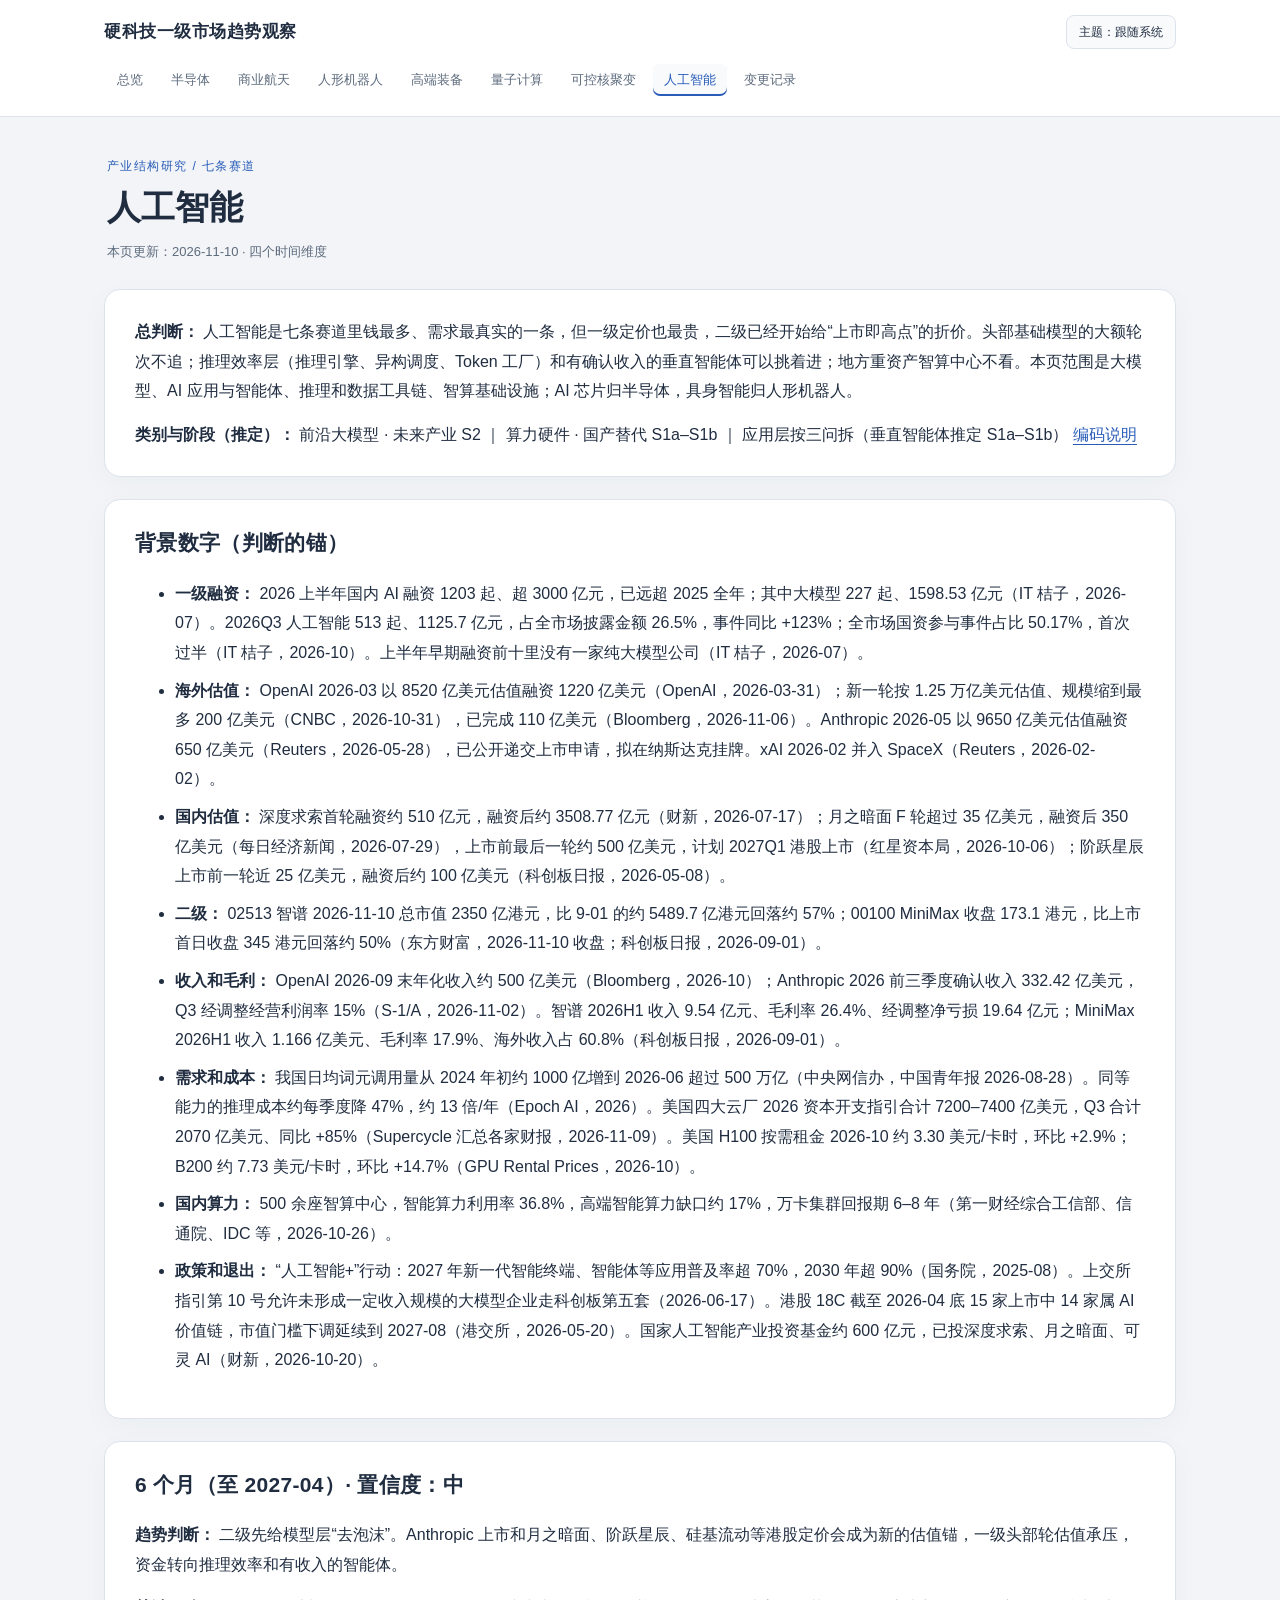
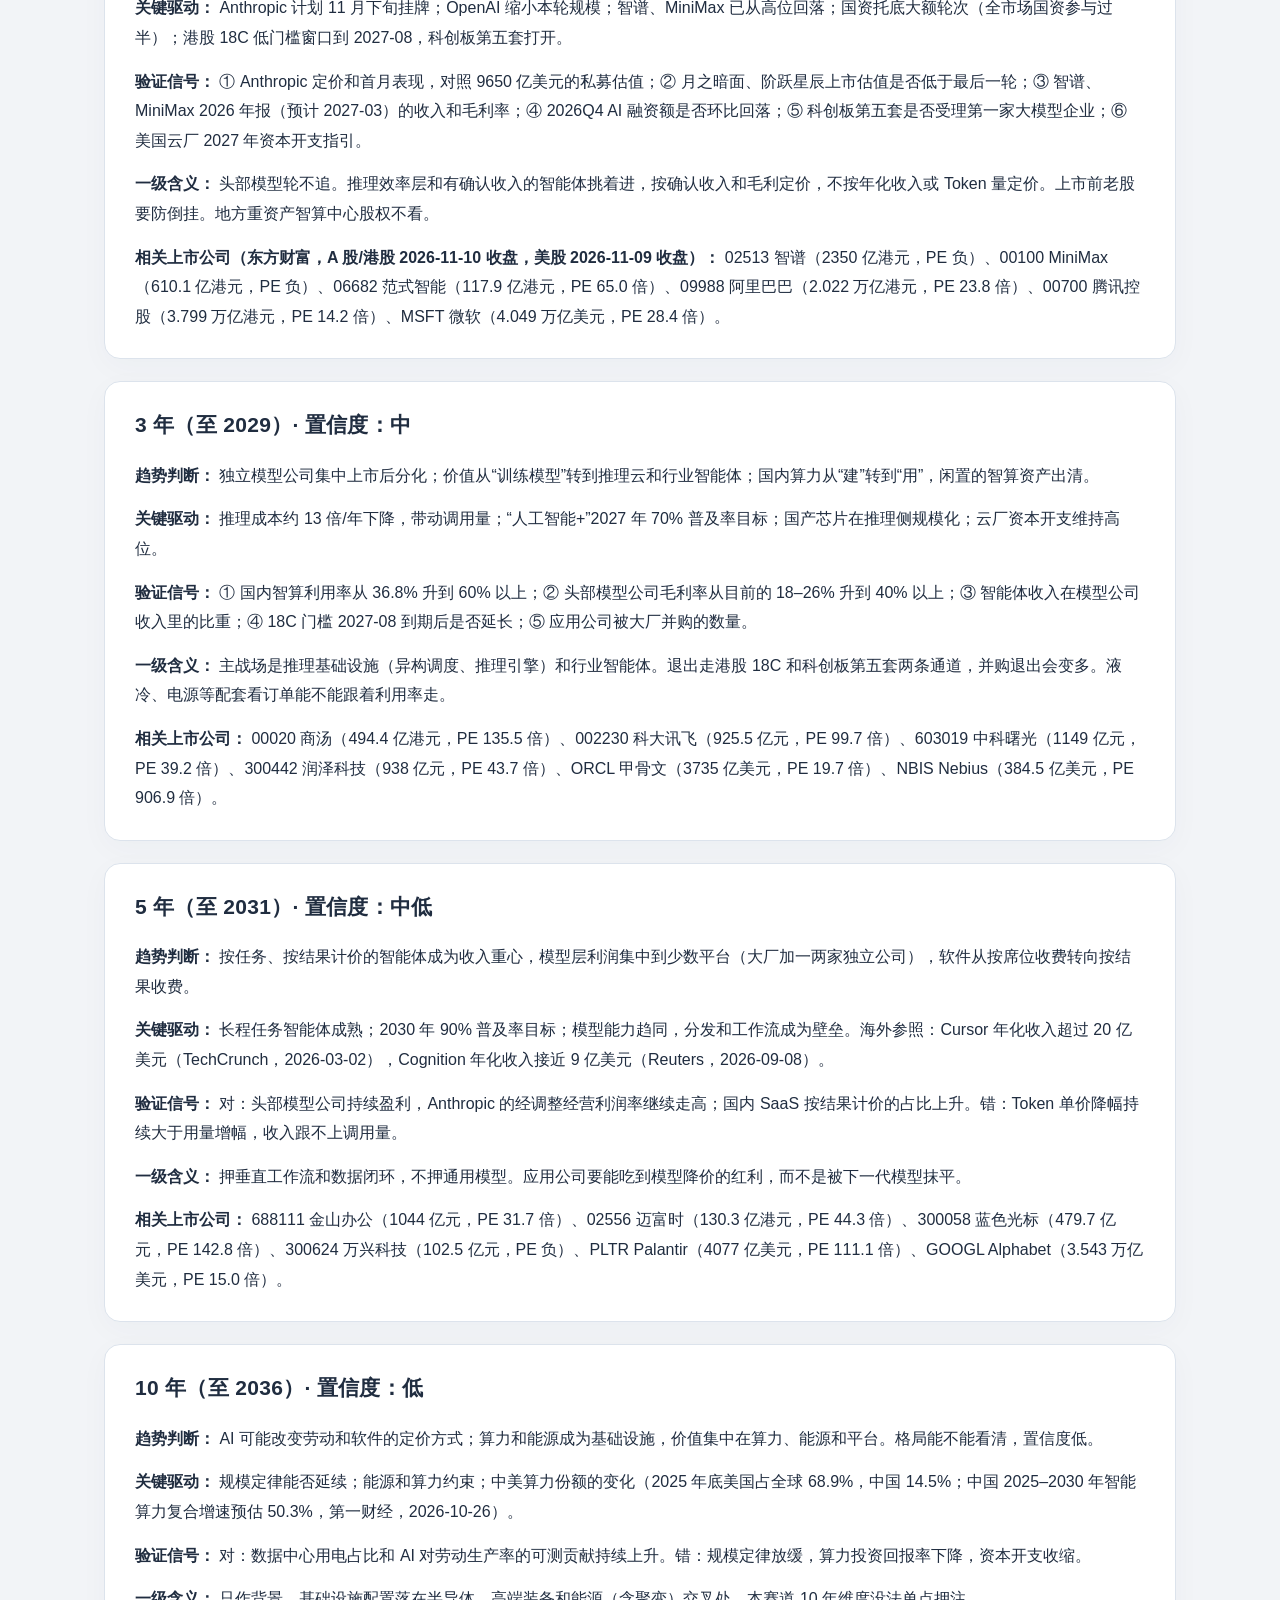
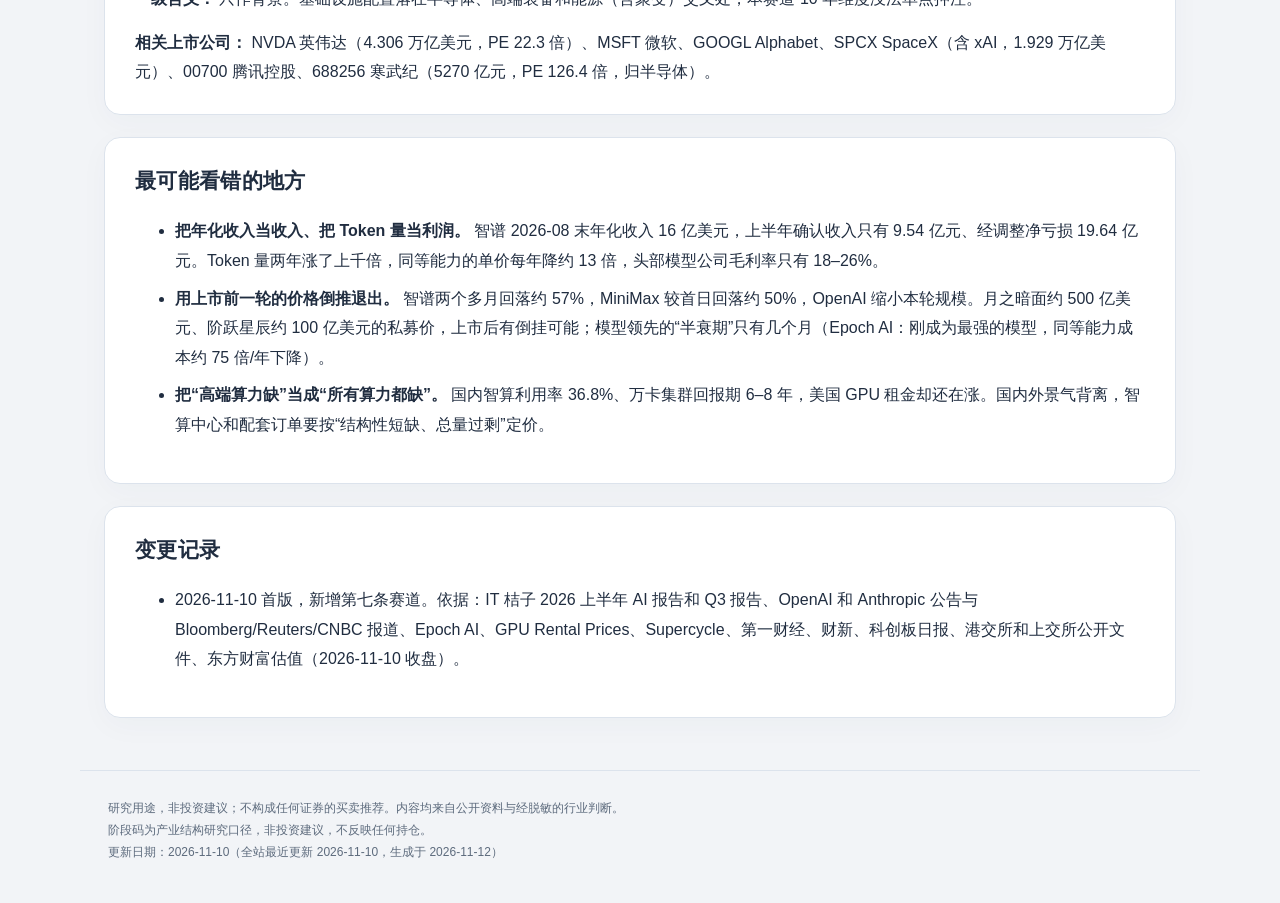
==== commit 0af67882: "Add a public legend explaining categories and stage codes Insert an expandable code-guide card betwe" ====
--- a/docs/ai.html
+++ b/docs/ai.html
@@ -3,10 +3,10 @@
 <meta name="robots" content="noindex,nofollow">
 <meta name="viewport" content="width=device-width,initial-scale=1">
 <meta name="color-scheme" content="light dark">
-<title>人工智能｜硬科技一级市场趋势观察</title><script>(function(){try{var t=localStorage.getItem('theme');if(t==='light'||t==='dark')document.documentElement.dataset.theme=t;}catch(e){}})();</script><link rel="stylesheet" href="style.css"></head>
+<title>人工智能｜硬科技一级市场趋势观察</title><script>(function(){try{var t=localStorage.getItem('theme');if(t==='light'||t==='dark')document.documentElement.dataset.theme=t;}catch(e){}})();</script><link rel="stylesheet" href="style.css?v=20261112-legend1"></head>
 <body><a class="skip" href="#main">跳至正文</a><header><div class="header-inner"><div class="topbar"><a class="brand" href="index.html">硬科技一级市场趋势观察</a><button id="theme-toggle" type="button" aria-label="切换浅色、深色或跟随系统主题">主题：跟随系统</button></div><nav aria-label="主导航"><a href="index.html">总览</a><a href="semiconductor.html">半导体</a><a href="space.html">商业航天</a><a href="humanoid.html">人形机器人</a><a href="equipment.html">高端装备</a><a href="quantum.html">量子计算</a><a href="fusion.html">可控核聚变</a><a href="ai.html" class="on" aria-current="page">人工智能</a><a href="changelog.html">变更记录</a></nav></div></header>
 <main id="main"><div class="page-heading"><p class="eyebrow">产业结构研究 / 七条赛道</p><h1>人工智能</h1><p class="meta">本页更新：2026-11-10 · 四个时间维度</p></div><section class="card"><p><strong>总判断：</strong> 人工智能是七条赛道里钱最多、需求最真实的一条，但一级定价也最贵，二级已经开始给“上市即高点”的折价。头部基础模型的大额轮次不追；推理效率层（推理引擎、异构调度、Token 工厂）和有确认收入的垂直智能体可以挑着进；地方重资产智算中心不看。本页范围是大模型、AI 应用与智能体、推理和数据工具链、智算基础设施；AI 芯片归半导体，具身智能归人形机器人。</p>
-<p><strong>类别与阶段（推定）：</strong> 前沿大模型 · 未来产业 S2 ｜ 算力硬件 · 国产替代 S1a–S1b ｜ 应用层按三问拆（垂直智能体推定 S1a–S1b）</p>
+<p><strong>类别与阶段（推定）：</strong> 前沿大模型 · 未来产业 S2 ｜ 算力硬件 · 国产替代 S1a–S1b ｜ 应用层按三问拆（垂直智能体推定 S1a–S1b） <a href="index.html#code-guide">编码说明</a></p>
 </section><section class="card"><h2>背景数字（判断的锚）</h2>
 <ul>
 <li><strong>一级融资：</strong> 2026 上半年国内 AI 融资 1203 起、超 3000 亿元，已远超 2025 全年；其中大模型 227 起、1598.53 亿元（IT 桔子，2026-07）。2026Q3 人工智能 513 起、1125.7 亿元，占全市场披露金额 26.5%，事件同比 +123%；全市场国资参与事件占比 50.17%，首次过半（IT 桔子，2026-10）。上半年早期融资前十里没有一家纯大模型公司（IT 桔子，2026-07）。</li>
--- a/docs/style.css
+++ b/docs/style.css
@@ -2,6 +2,82 @@
 @media(prefers-color-scheme:dark){:root:not([data-theme="light"]){--bg:#111823;--surface:#192332;--surface-alt:#1e2b3d;--fg:#e2e9f4;--muted:#a5b5ca;--line:#354458;--accent:#9cbdff;--shadow:0 8px 30px #0002;--domestic:#89b5ff;--sovereign:#68d8c4;--future:#c6a0ff;--neutral:#bec8d7;--go:#ffcc80;--go-bg:#4d351d;--watch:#e2d697;--watch-bg:#39351f;--no:#b9c3d1;--no-bg:#2c3645;--focus:#ffcb84}}
 :root[data-theme="dark"]{color-scheme:dark;--bg:#111823;--surface:#192332;--surface-alt:#1e2b3d;--fg:#e2e9f4;--muted:#a5b5ca;--line:#354458;--accent:#9cbdff;--shadow:0 8px 30px #0002;--domestic:#89b5ff;--sovereign:#68d8c4;--future:#c6a0ff;--neutral:#bec8d7;--go:#ffcc80;--go-bg:#4d351d;--watch:#e2d697;--watch-bg:#39351f;--no:#b9c3d1;--no-bg:#2c3645;--focus:#ffcb84}
 :root[data-theme="light"]{color-scheme:light}
-*{box-sizing:border-box}html{scroll-padding-top:130px}body{margin:0;background:var(--bg);color:var(--fg);font:16px/1.85 -apple-system,BlinkMacSystemFont,"Segoe UI","PingFang SC","Microsoft YaHei",sans-serif}a{color:var(--accent);text-underline-offset:4px}a:hover{text-decoration-thickness:2px}:focus-visible{outline:3px solid var(--focus);outline-offset:4px}header{position:sticky;top:0;z-index:5;background:var(--surface);border-bottom:1px solid var(--line)}.header-inner{max-width:1120px;margin:auto;padding:15px 24px 13px}.topbar{display:flex;align-items:center;justify-content:space-between;gap:16px}.brand{font-size:17px;font-weight:750;text-decoration:none;color:var(--fg);letter-spacing:.03em}button{font:inherit;cursor:pointer;border:1px solid var(--line);border-radius:8px;background:var(--surface-alt);color:var(--fg);padding:5px 12px;font-size:12px;white-space:nowrap}button:hover{border-color:var(--accent)}nav{display:flex;gap:6px;margin-top:12px;overflow-x:auto;padding:3px 2px 7px;white-space:nowrap}nav a{font-size:13px;text-decoration:none;color:var(--muted);border-radius:7px;padding:4px 11px}nav a:hover{background:var(--surface-alt)}nav a.on{color:var(--accent);background:var(--surface-alt);box-shadow:inset 0 -2px var(--accent)}main{max-width:1120px;margin:auto;padding:28px 24px 12px}.page-heading{padding:10px 3px 26px}.eyebrow{color:var(--accent);font-size:12px;letter-spacing:.12em;margin:0 0 8px}h1{font-size:34px;line-height:1.3;margin:0 0 10px;font-weight:750}h2{font-size:21px;line-height:1.5;margin:0 0 20px;letter-spacing:.015em}h3{font-size:16px;margin:26px 0 10px}.meta,.note{font-size:13px;color:var(--muted);line-height:1.8}.meta{margin:0}.card{border:1px solid var(--line);border-radius:16px;padding:27px 30px;margin:0 0 22px;background:var(--surface);box-shadow:var(--shadow);min-width:0}.card>p:first-child{margin-top:0}.card>p:last-child{margin-bottom:0}p{margin:14px 0}li{margin:8px 0}strong{font-weight:650}.tablewrap{overflow-x:auto;max-width:100%;border:1px solid var(--line);border-radius:10px;background:var(--surface);-webkit-overflow-scrolling:touch}.scroll-hint{font-size:11px;color:var(--muted);text-align:right;margin:8px 0 5px}table{border-collapse:collapse;width:100%;font-size:13px;line-height:1.75}caption{text-align:left;font-size:12px;color:var(--muted);padding:12px}th,td{border-bottom:1px solid var(--line);border-right:1px solid var(--line);padding:12px 14px;text-align:left;vertical-align:top}thead th{background:var(--surface-alt);font-size:12px;color:var(--muted)}tbody tr:last-child>*{border-bottom:0}tr>*:last-child{border-right:0}tbody tr:hover{background:var(--surface-alt)}th:first-child{white-space:nowrap}.markdown-table .compact-cell{white-space:nowrap}.markdown-table .prose-cell{min-width:18em;white-space:normal;overflow-wrap:anywhere}.matrix{min-width:1180px}.matrix td{min-width:175px}.matrix .stage-cell{min-width:260px;width:260px}.line{display:block;margin-top:6px;font-size:13px}.tag{display:inline-block;border-radius:5px;font-size:11px;padding:2px 7px;font-weight:650;border:1px solid currentColor}.go{--judgment:var(--go);--judgment-bg:var(--go-bg)}.watch{--judgment:var(--watch);--judgment-bg:var(--watch-bg)}.no{--judgment:var(--no);--judgment-bg:var(--no-bg)}.tag{color:var(--judgment);background:var(--judgment-bg)}.invalid{--judgment:var(--no);--judgment-bg:var(--no-bg);color:var(--muted)}.domestic{--category:var(--domestic)}.sovereign{--category:var(--sovereign)}.future{--category:var(--future)}.neutral{--category:var(--neutral)}.category{display:inline-flex;align-items:center;gap:6px;color:var(--category);font-size:12px;margin:3px 10px 3px 0;white-space:nowrap}.category i{width:8px;height:8px;border-radius:50%;background:var(--category)}.category b{font-size:18px;line-height:1}.legend{display:flex;align-items:center;gap:10px;flex-wrap:wrap;font-size:12px;color:var(--muted);margin-bottom:12px}.legend .category{margin-right:7px}.chart{display:block;width:100%;min-width:850px;height:auto;font-family:inherit}.stage-distribution{min-width:980px}.changelog-timeline{min-width:1000px}.chart text{fill:var(--fg);font-size:14px}.chart .small{font-size:12px;fill:var(--muted)}.chart .grid{stroke:var(--line);stroke-width:1;stroke-dasharray:3 5}.heat rect{fill:var(--judgment-bg);stroke:var(--judgment);stroke-opacity:.32}.heat text{fill:var(--judgment)}.heat .rank{font-weight:700;font-size:18px}.heat .small{fill:var(--judgment);font-size:11px}.segment .segment-name{font-size:14px}.segment .range{stroke:var(--category);stroke-width:4;stroke-linecap:round}.segment .point{fill:var(--category);stroke:var(--category);stroke-width:2}.segment .neutral-point,.segment .extra-point{fill:var(--surface);stroke-width:2.5}.segment .extra-point{stroke-dasharray:4 2}.segment .small{fill:var(--category)}.bump-track polyline{fill:none;stroke:var(--muted);stroke-width:2;opacity:.65}.bump-track circle{fill:var(--surface);stroke:var(--muted);stroke-width:1.5}.bump-track:hover polyline,.bump-track:focus polyline{stroke:var(--accent);stroke-width:4;opacity:1}.bump-track:hover circle,.bump-track:focus circle{stroke:var(--accent);stroke-width:3}.bump-track text{font-size:13px}.timeline-line{stroke:var(--line);stroke-width:2}.timeline-dot{fill:var(--accent);stroke:var(--surface);stroke-width:3}.timeline-title{font-weight:700}.pending{padding:16px 18px 16px 36px;background:var(--surface-alt);border-radius:10px;font-size:13px}.empty{padding:24px;border:1px dashed var(--line);border-radius:10px;color:var(--muted)}.change-list{padding-left:22px;font-size:14px}.change-list li{padding:9px 0;border-bottom:1px solid var(--line)}time{font-variant-numeric:tabular-nums;color:var(--muted)}details{margin-top:18px;font-size:13px}summary{cursor:pointer;color:var(--accent)}footer{max-width:1120px;margin:18px auto 0;padding:26px 28px 40px;color:var(--muted);font-size:12px;border-top:1px solid var(--line)}.skip{position:fixed;top:-70px;left:12px;z-index:9;padding:10px;background:var(--surface)}.skip:focus{top:10px}
+*{box-sizing:border-box}html{scroll-padding-top:130px}body{margin:0;background:var(--bg);color:var(--fg);font:16px/1.85 -apple-system,BlinkMacSystemFont,"Segoe UI","PingFang SC","Microsoft YaHei",sans-serif}a{color:var(--accent);text-underline-offset:4px}a:hover{text-decoration-thickness:2px}:focus-visible{outline:3px solid var(--focus);outline-offset:4px}header{position:sticky;top:0;z-index:5;background:var(--surface);border-bottom:1px solid var(--line)}.header-inner{max-width:1120px;margin:auto;padding:15px 24px 13px}.topbar{display:flex;align-items:center;justify-content:space-between;gap:16px}.brand{font-size:17px;font-weight:750;text-decoration:none;color:var(--fg);letter-spacing:.03em}button{font:inherit;cursor:pointer;border:1px solid var(--line);border-radius:8px;background:var(--surface-alt);color:var(--fg);padding:5px 12px;font-size:12px;white-space:nowrap}button:hover{border-color:var(--accent)}nav{display:flex;gap:6px;margin-top:12px;overflow-x:auto;padding:3px 2px 7px;white-space:nowrap}nav a{font-size:13px;text-decoration:none;color:var(--muted);border-radius:7px;padding:4px 11px}nav a:hover{background:var(--surface-alt)}nav a.on{color:var(--accent);background:var(--surface-alt);box-shadow:inset 0 -2px var(--accent)}main{max-width:1120px;margin:auto;padding:28px 24px 12px}.page-heading{padding:10px 3px 26px}.eyebrow{color:var(--accent);font-size:12px;letter-spacing:.12em;margin:0 0 8px}h1{font-size:34px;line-height:1.3;margin:0 0 10px;font-weight:750}h2{font-size:21px;line-height:1.5;margin:0 0 20px;letter-spacing:.015em}h3{font-size:16px;margin:26px 0 10px}.meta,.note{font-size:13px;color:var(--muted);line-height:1.8}.meta{margin:0}.card{border:1px solid var(--line);border-radius:16px;padding:27px 30px;margin:0 0 22px;background:var(--surface);box-shadow:var(--shadow);min-width:0}.card>p:first-child{margin-top:0}.card>p:last-child{margin-bottom:0}p{margin:14px 0}li{margin:8px 0}strong{font-weight:650}.tablewrap{overflow-x:auto;max-width:100%;border:1px solid var(--line);border-radius:10px;background:var(--surface);-webkit-overflow-scrolling:touch}.scroll-hint{font-size:11px;color:var(--muted);text-align:right;margin:8px 0 5px}table{border-collapse:collapse;width:100%;font-size:13px;line-height:1.75}caption{text-align:left;font-size:12px;color:var(--muted);padding:12px}th,td{border-bottom:1px solid var(--line);border-right:1px solid var(--line);padding:12px 14px;text-align:left;vertical-align:top}thead th{background:var(--surface-alt);font-size:12px;color:var(--muted)}tbody tr:last-child>*{border-bottom:0}tr>*:last-child{border-right:0}tbody tr:hover{background:var(--surface-alt)}th:first-child{white-space:nowrap}.markdown-table .compact-cell{white-space:nowrap}.markdown-table .prose-cell{min-width:18em;white-space:normal;overflow-wrap:anywhere}.matrix{min-width:1180px}.matrix td{min-width:175px}.matrix .stage-cell{min-width:260px;width:260px}.line{display:block;margin-top:6px;font-size:13px}.tag{display:inline-block;border-radius:5px;font-size:11px;padding:2px 7px;font-weight:650;border:1px solid currentColor}.invalid{color:var(--muted)}.category{font-size:12px}.category-marker{flex:none}.legend{display:flex;align-items:center;gap:10px;flex-wrap:wrap;font-size:12px;color:var(--muted);margin-bottom:12px}.chart{display:block;width:100%;min-width:850px;height:auto;font-family:inherit}.stage-distribution{min-width:980px}.changelog-timeline{min-width:1000px}.chart text{font-size:14px}.chart .small{font-size:12px}.heat .rank{font-weight:700;font-size:18px}.heat .small{font-size:11px}.segment .segment-name{font-size:14px}.bump-track:hover polyline,.bump-track:focus polyline{stroke-width:4;opacity:1}.bump-track:hover circle,.bump-track:focus circle{stroke-width:3}.bump-track text{font-size:13px}.timeline-title{font-weight:700}.pending{padding:16px 18px 16px 36px;background:var(--surface-alt);border-radius:10px;font-size:13px}.empty{padding:24px;border:1px dashed var(--line);border-radius:10px;color:var(--muted)}.change-list{padding-left:22px;font-size:14px}.change-list li{padding:9px 0;border-bottom:1px solid var(--line)}time{font-variant-numeric:tabular-nums;color:var(--muted)}details{margin-top:18px;font-size:13px}summary{cursor:pointer;color:var(--accent)}footer{max-width:1120px;margin:18px auto 0;padding:26px 28px 40px;color:var(--muted);font-size:12px;border-top:1px solid var(--line)}.skip{position:fixed;top:-70px;left:12px;z-index:9;padding:10px;background:var(--surface)}.skip:focus{top:10px}
 @media(max-width:640px){.header-inner{padding:12px 14px 8px}.brand{font-size:14px;letter-spacing:0}.topbar{gap:8px}button{font-size:11px;padding:4px 7px}nav{gap:2px;margin-top:7px}nav a{padding:4px 9px}main{padding:20px 12px 8px}h1{font-size:28px}h2{font-size:19px}.page-heading{padding:3px 5px 20px}.card{padding:20px 16px;border-radius:12px;margin-bottom:16px}body{font-size:15px}.card ul{padding-left:20px}footer{padding:22px 18px 30px}table{min-width:580px}.legend{gap:7px}}
 @media print{header,button,.skip,.scroll-hint{display:none}body{background:var(--surface)}main{max-width:none;padding:0}.card{box-shadow:none;break-inside:avoid;padding:12px}.tablewrap{overflow:visible}.chart{min-width:0;width:100%}a{color:inherit}}
+
+#code-guide details{margin-top:0;font-size:14px}
+#code-guide summary{font-size:16px;font-weight:650;padding:4px 0 12px}
+#code-guide .code-table{min-width:850px}
+#code-guide .code-table td:nth-child(n+3){min-width:14em}
+#code-guide .code-table th:nth-child(2), #code-guide .code-table td:nth-child(2){white-space:nowrap}
+#code-guide h3{margin-top:24px}
+
+/* Light chart colors live in SVG attributes and badge inline styles.
+   Important overrides below are limited to inline HTML badge colors. */
+@media(prefers-color-scheme:dark){
+:root:not([data-theme="light"]) #code-guide{color:#e2e9f4}
+:root:not([data-theme="light"]) .chart text{fill:#e2e9f4}
+:root:not([data-theme="light"]) .chart .grid, :root:not([data-theme="light"]) .timeline-line{stroke:#354458}
+:root:not([data-theme="light"]) .bump-track polyline{fill:none;stroke:#a5b5ca}
+:root:not([data-theme="light"]) .bump-track circle{fill:#192332;stroke:#a5b5ca}
+:root:not([data-theme="light"]) .bump-track:hover polyline, :root:not([data-theme="light"]) .bump-track:focus polyline, :root:not([data-theme="light"]) .bump-track:hover circle, :root:not([data-theme="light"]) .bump-track:focus circle{stroke:#9cbdff}
+:root:not([data-theme="light"]) .timeline-dot{fill:#9cbdff;stroke:#192332}
+:root:not([data-theme="light"]) .heat.go rect{fill:#4d351d;stroke:#ffcc80}
+:root:not([data-theme="light"]) .heat.go text{fill:#ffcc80}
+:root:not([data-theme="light"]) .tag.go{color:#ffcc80!important;background:#4d351d!important}
+:root:not([data-theme="light"]) .heat.watch rect{fill:#39351f;stroke:#e2d697}
+:root:not([data-theme="light"]) .heat.watch text{fill:#e2d697}
+:root:not([data-theme="light"]) .tag.watch{color:#e2d697!important;background:#39351f!important}
+:root:not([data-theme="light"]) .heat.no rect{fill:#2c3645;stroke:#b9c3d1}
+:root:not([data-theme="light"]) .heat.no text{fill:#b9c3d1}
+:root:not([data-theme="light"]) .tag.no{color:#b9c3d1!important;background:#2c3645!important}
+:root:not([data-theme="light"]) .heat.invalid rect{fill:#2c3645;stroke:#b9c3d1}
+:root:not([data-theme="light"]) .heat.invalid text{fill:#b9c3d1}
+:root:not([data-theme="light"]) .tag.invalid{color:#b9c3d1!important;background:#2c3645!important}
+:root:not([data-theme="light"]) .category.domestic{color:#89b5ff!important}
+:root:not([data-theme="light"]) .category.domestic .category-marker circle, :root:not([data-theme="light"]) .category.domestic .category-marker path, :root:not([data-theme="light"]) .segment.domestic .point{fill:#89b5ff;stroke:#89b5ff}
+:root:not([data-theme="light"]) .segment.domestic .range{fill:none;stroke:#89b5ff}
+:root:not([data-theme="light"]) .category.sovereign{color:#68d8c4!important}
+:root:not([data-theme="light"]) .category.sovereign .category-marker circle, :root:not([data-theme="light"]) .category.sovereign .category-marker path, :root:not([data-theme="light"]) .segment.sovereign .point{fill:#68d8c4;stroke:#68d8c4}
+:root:not([data-theme="light"]) .segment.sovereign .range{fill:none;stroke:#68d8c4}
+:root:not([data-theme="light"]) .category.future{color:#c6a0ff!important}
+:root:not([data-theme="light"]) .category.future .category-marker circle, :root:not([data-theme="light"]) .category.future .category-marker path, :root:not([data-theme="light"]) .segment.future .point{fill:#c6a0ff;stroke:#c6a0ff}
+:root:not([data-theme="light"]) .segment.future .range{fill:none;stroke:#c6a0ff}
+:root:not([data-theme="light"]) .category.neutral{color:#bec8d7!important}
+:root:not([data-theme="light"]) .category.neutral .category-marker circle, :root:not([data-theme="light"]) .category.neutral .category-marker path, :root:not([data-theme="light"]) .segment.neutral .point{fill:#bec8d7;stroke:#bec8d7}
+:root:not([data-theme="light"]) .segment.neutral .range{fill:none;stroke:#bec8d7}
+:root:not([data-theme="light"]) .segment.neutral .neutral-point, :root:not([data-theme="light"]) .segment.domestic .extra-point, :root:not([data-theme="light"]) .segment.sovereign .extra-point, :root:not([data-theme="light"]) .segment.future .extra-point, :root:not([data-theme="light"]) .segment.neutral .extra-point, :root:not([data-theme="light"]) .category.neutral .category-marker path{fill:#192332}
+}
+:root[data-theme="dark"] #code-guide{color:#e2e9f4}
+:root[data-theme="dark"] .chart text{fill:#e2e9f4}
+:root[data-theme="dark"] .chart .grid, :root[data-theme="dark"] .timeline-line{stroke:#354458}
+:root[data-theme="dark"] .bump-track polyline{fill:none;stroke:#a5b5ca}
+:root[data-theme="dark"] .bump-track circle{fill:#192332;stroke:#a5b5ca}
+:root[data-theme="dark"] .bump-track:hover polyline, :root[data-theme="dark"] .bump-track:focus polyline, :root[data-theme="dark"] .bump-track:hover circle, :root[data-theme="dark"] .bump-track:focus circle{stroke:#9cbdff}
+:root[data-theme="dark"] .timeline-dot{fill:#9cbdff;stroke:#192332}
+:root[data-theme="dark"] .heat.go rect{fill:#4d351d;stroke:#ffcc80}
+:root[data-theme="dark"] .heat.go text{fill:#ffcc80}
+:root[data-theme="dark"] .tag.go{color:#ffcc80!important;background:#4d351d!important}
+:root[data-theme="dark"] .heat.watch rect{fill:#39351f;stroke:#e2d697}
+:root[data-theme="dark"] .heat.watch text{fill:#e2d697}
+:root[data-theme="dark"] .tag.watch{color:#e2d697!important;background:#39351f!important}
+:root[data-theme="dark"] .heat.no rect{fill:#2c3645;stroke:#b9c3d1}
+:root[data-theme="dark"] .heat.no text{fill:#b9c3d1}
+:root[data-theme="dark"] .tag.no{color:#b9c3d1!important;background:#2c3645!important}
+:root[data-theme="dark"] .heat.invalid rect{fill:#2c3645;stroke:#b9c3d1}
+:root[data-theme="dark"] .heat.invalid text{fill:#b9c3d1}
+:root[data-theme="dark"] .tag.invalid{color:#b9c3d1!important;background:#2c3645!important}
+:root[data-theme="dark"] .category.domestic{color:#89b5ff!important}
+:root[data-theme="dark"] .category.domestic .category-marker circle, :root[data-theme="dark"] .category.domestic .category-marker path, :root[data-theme="dark"] .segment.domestic .point{fill:#89b5ff;stroke:#89b5ff}
+:root[data-theme="dark"] .segment.domestic .range{fill:none;stroke:#89b5ff}
+:root[data-theme="dark"] .category.sovereign{color:#68d8c4!important}
+:root[data-theme="dark"] .category.sovereign .category-marker circle, :root[data-theme="dark"] .category.sovereign .category-marker path, :root[data-theme="dark"] .segment.sovereign .point{fill:#68d8c4;stroke:#68d8c4}
+:root[data-theme="dark"] .segment.sovereign .range{fill:none;stroke:#68d8c4}
+:root[data-theme="dark"] .category.future{color:#c6a0ff!important}
+:root[data-theme="dark"] .category.future .category-marker circle, :root[data-theme="dark"] .category.future .category-marker path, :root[data-theme="dark"] .segment.future .point{fill:#c6a0ff;stroke:#c6a0ff}
+:root[data-theme="dark"] .segment.future .range{fill:none;stroke:#c6a0ff}
+:root[data-theme="dark"] .category.neutral{color:#bec8d7!important}
+:root[data-theme="dark"] .category.neutral .category-marker circle, :root[data-theme="dark"] .category.neutral .category-marker path, :root[data-theme="dark"] .segment.neutral .point{fill:#bec8d7;stroke:#bec8d7}
+:root[data-theme="dark"] .segment.neutral .range{fill:none;stroke:#bec8d7}
+:root[data-theme="dark"] .segment.neutral .neutral-point, :root[data-theme="dark"] .segment.domestic .extra-point, :root[data-theme="dark"] .segment.sovereign .extra-point, :root[data-theme="dark"] .segment.future .extra-point, :root[data-theme="dark"] .segment.neutral .extra-point, :root[data-theme="dark"] .category.neutral .category-marker path{fill:#192332}
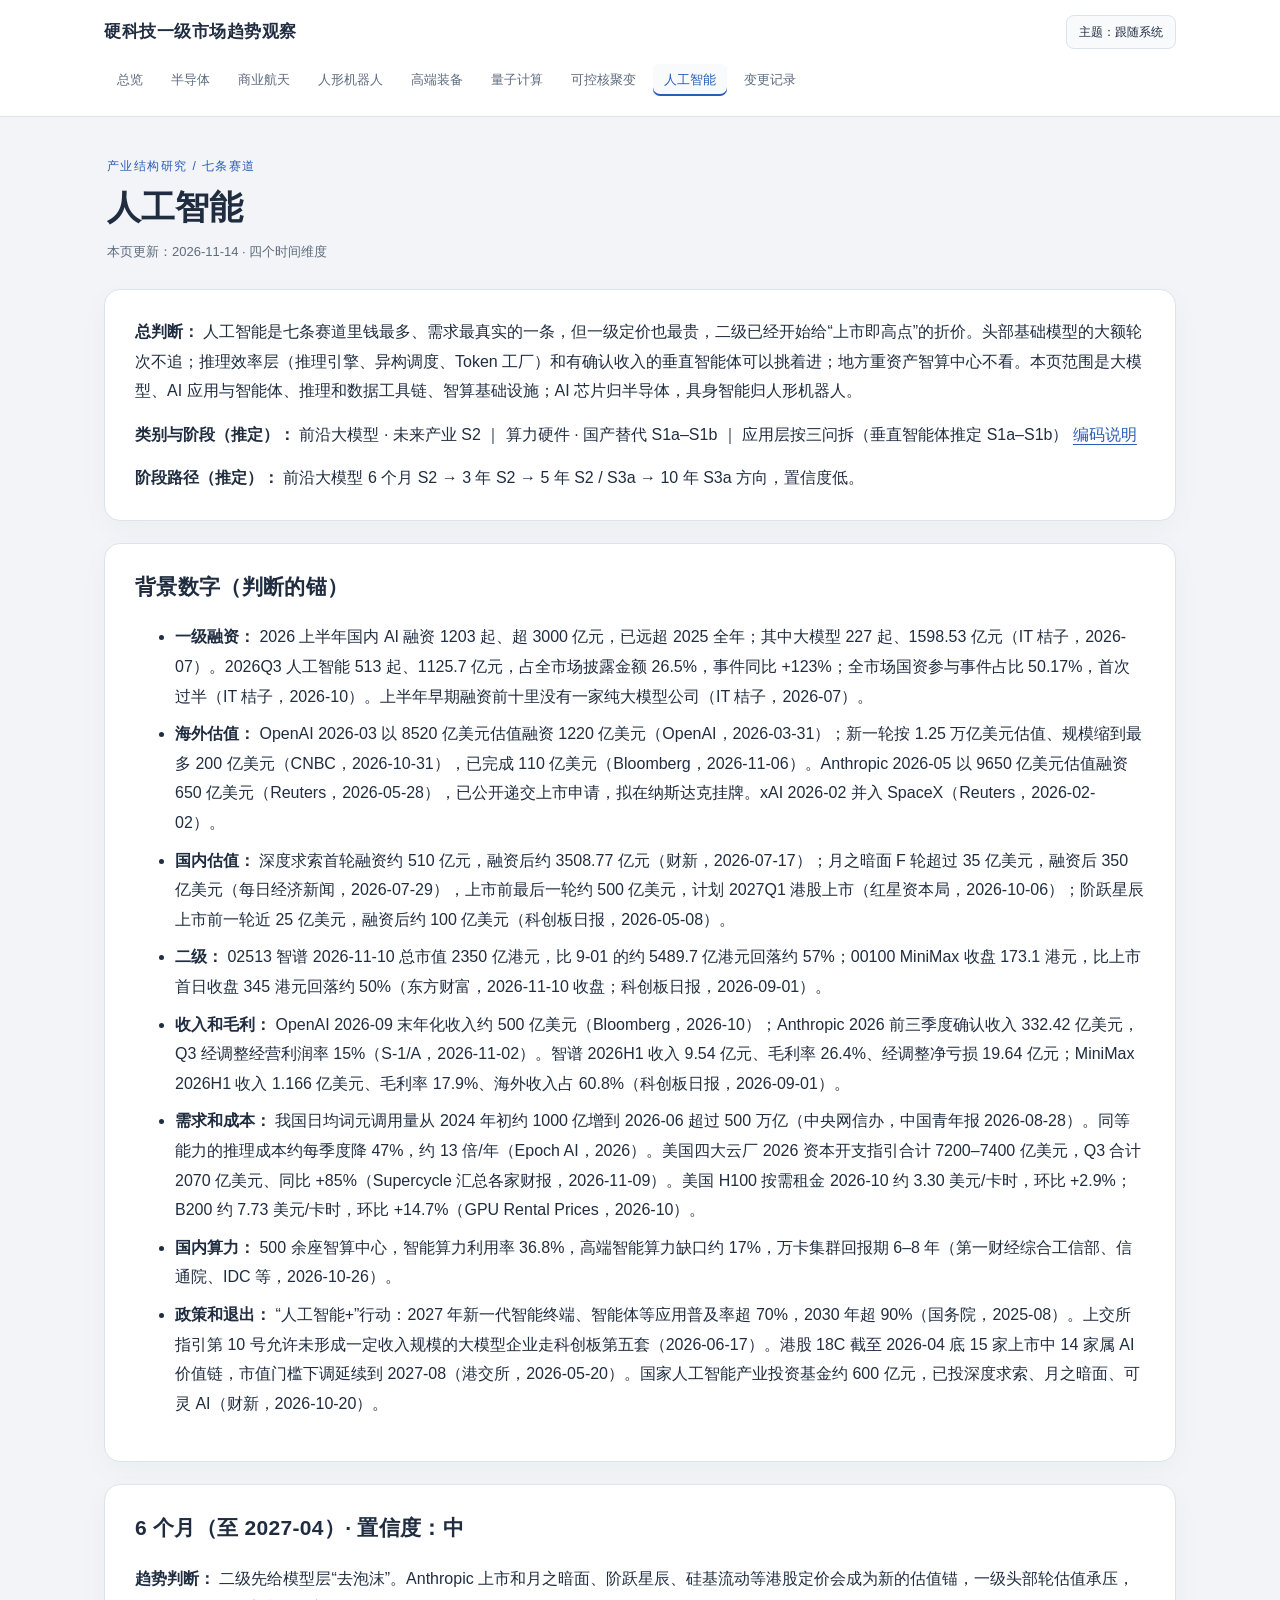
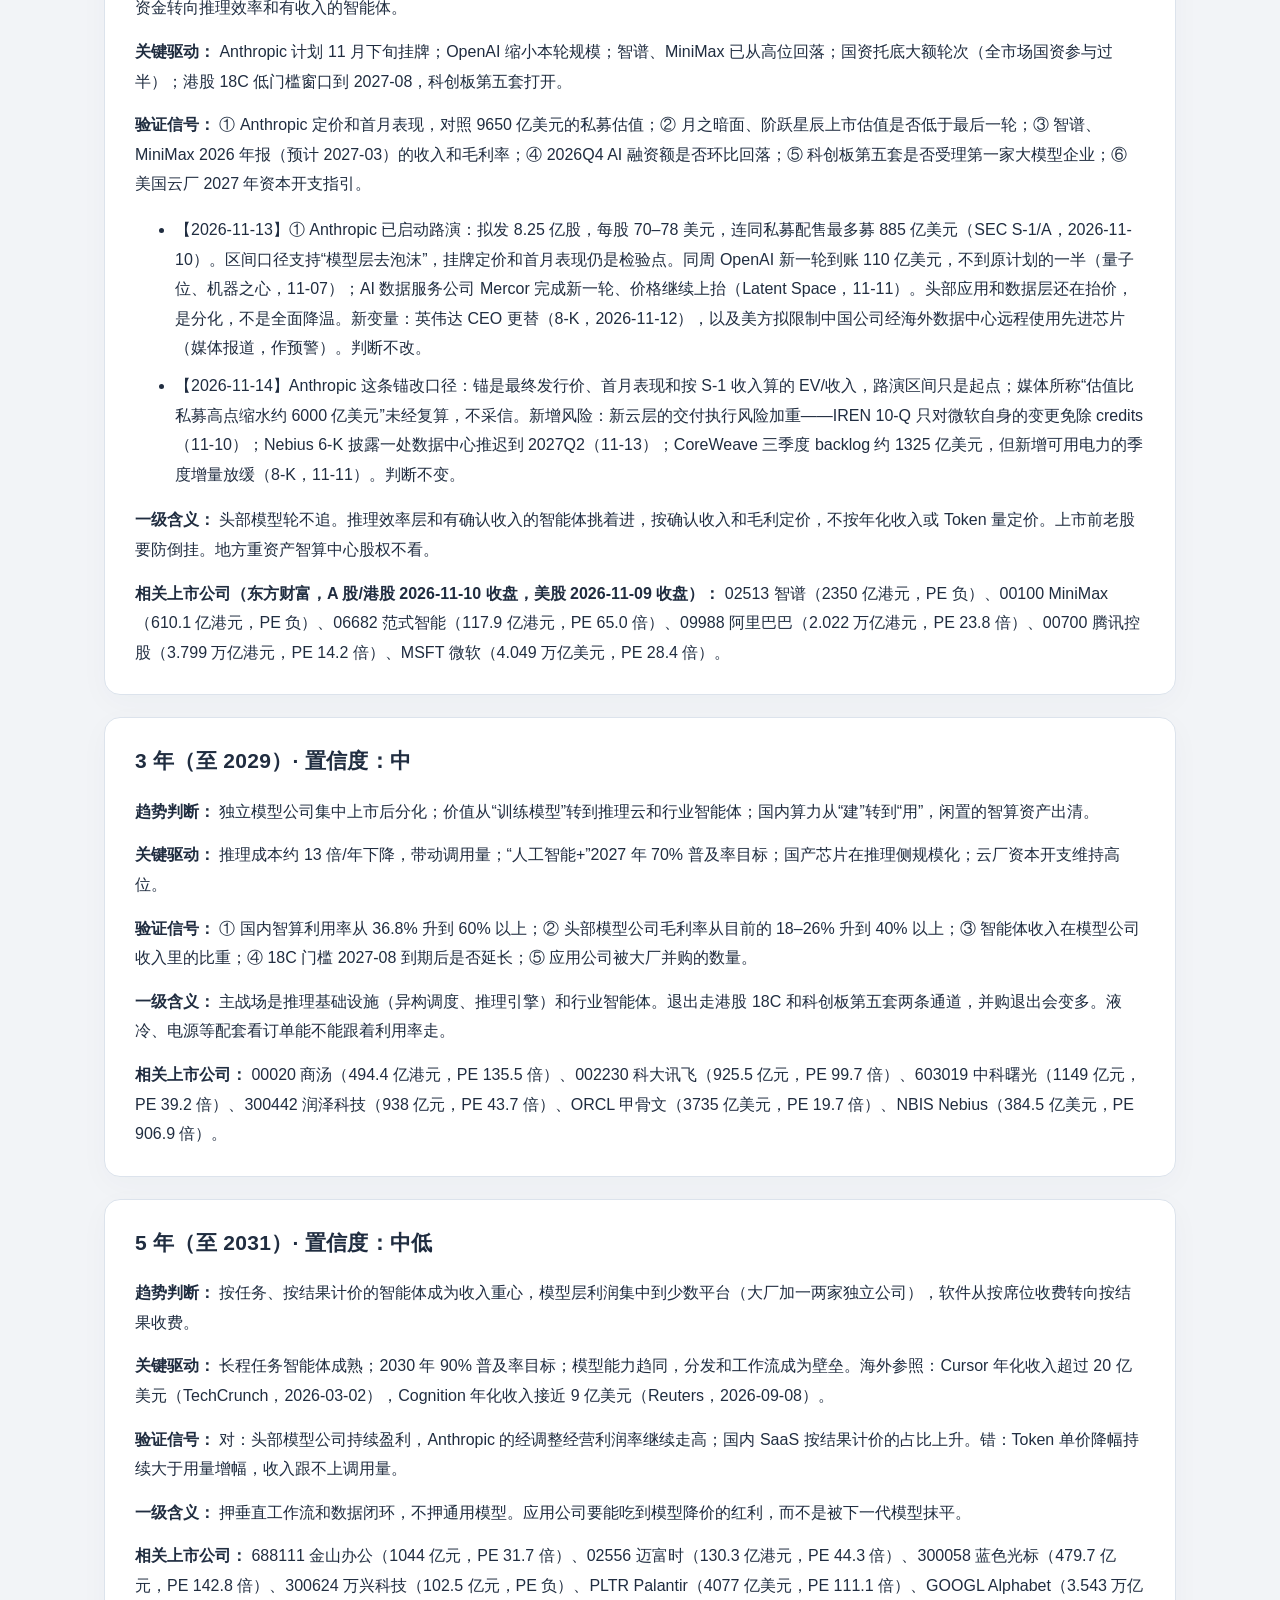
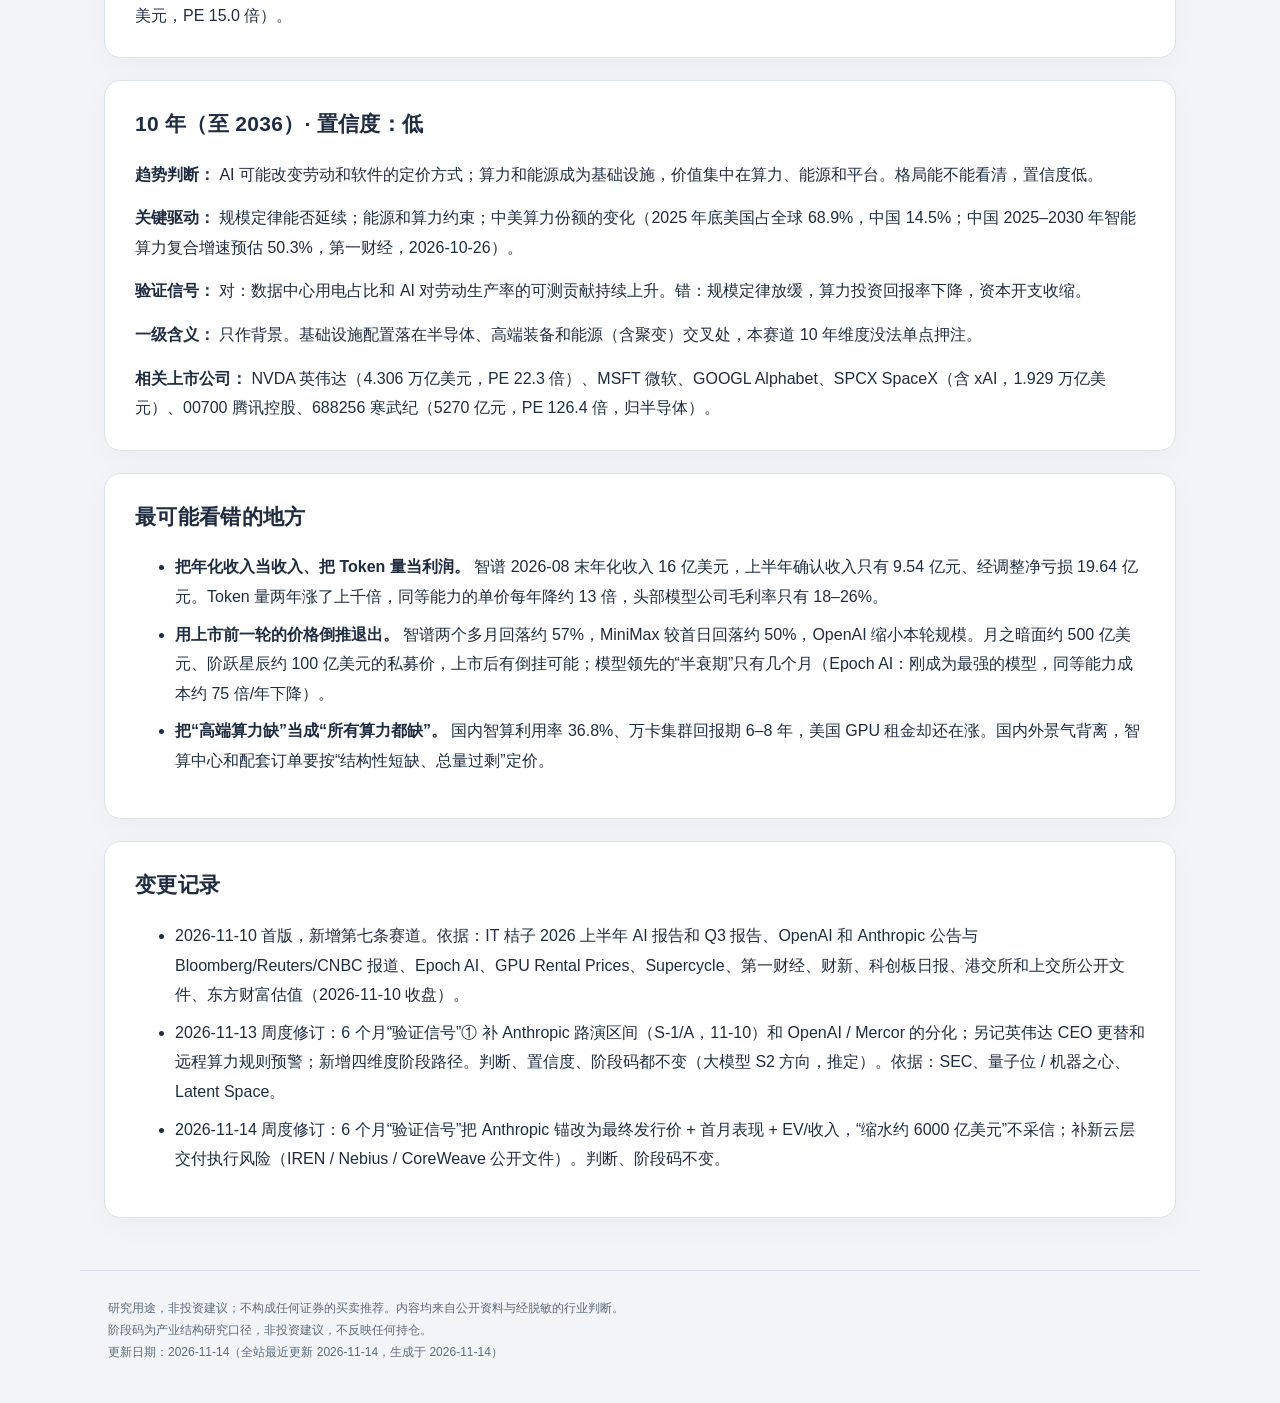
==== commit af10e98a: "Update 2026-11-14" ====
--- a/docs/ai.html
+++ b/docs/ai.html
@@ -3,10 +3,11 @@
 <meta name="robots" content="noindex,nofollow">
 <meta name="viewport" content="width=device-width,initial-scale=1">
 <meta name="color-scheme" content="light dark">
-<title>人工智能｜硬科技一级市场趋势观察</title><script>(function(){try{var t=localStorage.getItem('theme');if(t==='light'||t==='dark')document.documentElement.dataset.theme=t;}catch(e){}})();</script><link rel="stylesheet" href="style.css?v=20261112-legend1"></head>
+<title>人工智能｜硬科技一级市场趋势观察</title><script>(function(){try{var t=localStorage.getItem('theme');if(t==='light'||t==='dark')document.documentElement.dataset.theme=t;}catch(e){}})();</script><link rel="stylesheet" href="style.css?v=20261112-rename1"></head>
 <body><a class="skip" href="#main">跳至正文</a><header><div class="header-inner"><div class="topbar"><a class="brand" href="index.html">硬科技一级市场趋势观察</a><button id="theme-toggle" type="button" aria-label="切换浅色、深色或跟随系统主题">主题：跟随系统</button></div><nav aria-label="主导航"><a href="index.html">总览</a><a href="semiconductor.html">半导体</a><a href="space.html">商业航天</a><a href="humanoid.html">人形机器人</a><a href="equipment.html">高端装备</a><a href="quantum.html">量子计算</a><a href="fusion.html">可控核聚变</a><a href="ai.html" class="on" aria-current="page">人工智能</a><a href="changelog.html">变更记录</a></nav></div></header>
-<main id="main"><div class="page-heading"><p class="eyebrow">产业结构研究 / 七条赛道</p><h1>人工智能</h1><p class="meta">本页更新：2026-11-10 · 四个时间维度</p></div><section class="card"><p><strong>总判断：</strong> 人工智能是七条赛道里钱最多、需求最真实的一条，但一级定价也最贵，二级已经开始给“上市即高点”的折价。头部基础模型的大额轮次不追；推理效率层（推理引擎、异构调度、Token 工厂）和有确认收入的垂直智能体可以挑着进；地方重资产智算中心不看。本页范围是大模型、AI 应用与智能体、推理和数据工具链、智算基础设施；AI 芯片归半导体，具身智能归人形机器人。</p>
+<main id="main"><div class="page-heading"><p class="eyebrow">产业结构研究 / 七条赛道</p><h1>人工智能</h1><p class="meta">本页更新：2026-11-14 · 四个时间维度</p></div><section class="card"><p><strong>总判断：</strong> 人工智能是七条赛道里钱最多、需求最真实的一条，但一级定价也最贵，二级已经开始给“上市即高点”的折价。头部基础模型的大额轮次不追；推理效率层（推理引擎、异构调度、Token 工厂）和有确认收入的垂直智能体可以挑着进；地方重资产智算中心不看。本页范围是大模型、AI 应用与智能体、推理和数据工具链、智算基础设施；AI 芯片归半导体，具身智能归人形机器人。</p>
 <p><strong>类别与阶段（推定）：</strong> 前沿大模型 · 未来产业 S2 ｜ 算力硬件 · 国产替代 S1a–S1b ｜ 应用层按三问拆（垂直智能体推定 S1a–S1b） <a href="index.html#code-guide">编码说明</a></p>
+<p><strong>阶段路径（推定）：</strong> 前沿大模型 6 个月 S2 → 3 年 S2 → 5 年 S2 / S3a → 10 年 S3a 方向，置信度低。</p>
 </section><section class="card"><h2>背景数字（判断的锚）</h2>
 <ul>
 <li><strong>一级融资：</strong> 2026 上半年国内 AI 融资 1203 起、超 3000 亿元，已远超 2025 全年；其中大模型 227 起、1598.53 亿元（IT 桔子，2026-07）。2026Q3 人工智能 513 起、1125.7 亿元，占全市场披露金额 26.5%，事件同比 +123%；全市场国资参与事件占比 50.17%，首次过半（IT 桔子，2026-10）。上半年早期融资前十里没有一家纯大模型公司（IT 桔子，2026-07）。</li>
@@ -22,6 +23,10 @@
 <p><strong>趋势判断：</strong> 二级先给模型层“去泡沫”。Anthropic 上市和月之暗面、阶跃星辰、硅基流动等港股定价会成为新的估值锚，一级头部轮估值承压，资金转向推理效率和有收入的智能体。</p>
 <p><strong>关键驱动：</strong> Anthropic 计划 11 月下旬挂牌；OpenAI 缩小本轮规模；智谱、MiniMax 已从高位回落；国资托底大额轮次（全市场国资参与过半）；港股 18C 低门槛窗口到 2027-08，科创板第五套打开。</p>
 <p><strong>验证信号：</strong> ① Anthropic 定价和首月表现，对照 9650 亿美元的私募估值；② 月之暗面、阶跃星辰上市估值是否低于最后一轮；③ 智谱、MiniMax 2026 年报（预计 2027-03）的收入和毛利率；④ 2026Q4 AI 融资额是否环比回落；⑤ 科创板第五套是否受理第一家大模型企业；⑥ 美国云厂 2027 年资本开支指引。</p>
+<ul>
+<li>【2026-11-13】① Anthropic 已启动路演：拟发 8.25 亿股，每股 70–78 美元，连同私募配售最多募 885 亿美元（SEC S-1/A，2026-11-10）。区间口径支持“模型层去泡沫”，挂牌定价和首月表现仍是检验点。同周 OpenAI 新一轮到账 110 亿美元，不到原计划的一半（量子位、机器之心，11-07）；AI 数据服务公司 Mercor 完成新一轮、价格继续上抬（Latent Space，11-11）。头部应用和数据层还在抬价，是分化，不是全面降温。新变量：英伟达 CEO 更替（8-K，2026-11-12），以及美方拟限制中国公司经海外数据中心远程使用先进芯片（媒体报道，作预警）。判断不改。</li>
+<li>【2026-11-14】Anthropic 这条锚改口径：锚是最终发行价、首月表现和按 S-1 收入算的 EV/收入，路演区间只是起点；媒体所称“估值比私募高点缩水约 6000 亿美元”未经复算，不采信。新增风险：新云层的交付执行风险加重——IREN 10-Q 只对微软自身的变更免除 credits（11-10）；Nebius 6-K 披露一处数据中心推迟到 2027Q2（11-13）；CoreWeave 三季度 backlog 约 1325 亿美元，但新增可用电力的季度增量放缓（8-K，11-11）。判断不变。</li>
+</ul>
 <p><strong>一级含义：</strong> 头部模型轮不追。推理效率层和有确认收入的智能体挑着进，按确认收入和毛利定价，不按年化收入或 Token 量定价。上市前老股要防倒挂。地方重资产智算中心股权不看。</p>
 <p><strong>相关上市公司（东方财富，A 股/港股 2026-11-10 收盘，美股 2026-11-09 收盘）：</strong> 02513 智谱（2350 亿港元，PE 负）、00100 MiniMax（610.1 亿港元，PE 负）、06682 范式智能（117.9 亿港元，PE 65.0 倍）、09988 阿里巴巴（2.022 万亿港元，PE 23.8 倍）、00700 腾讯控股（3.799 万亿港元，PE 14.2 倍）、MSFT 微软（4.049 万亿美元，PE 28.4 倍）。</p>
 </section><section class="card"><h2>3 年（至 2029）· 置信度：中</h2>
@@ -49,5 +54,7 @@
 <li><strong>把“高端算力缺”当成“所有算力都缺”。</strong> 国内智算利用率 36.8%、万卡集群回报期 6–8 年，美国 GPU 租金却还在涨。国内外景气背离，智算中心和配套订单要按“结构性短缺、总量过剩”定价。</li>
 </ul></section><section class="card"><h2>变更记录</h2><ul>
 <li>2026-11-10 首版，新增第七条赛道。依据：IT 桔子 2026 上半年 AI 报告和 Q3 报告、OpenAI 和 Anthropic 公告与 Bloomberg/Reuters/CNBC 报道、Epoch AI、GPU Rental Prices、Supercycle、第一财经、财新、科创板日报、港交所和上交所公开文件、东方财富估值（2026-11-10 收盘）。</li>
+<li>2026-11-13 周度修订：6 个月“验证信号”① 补 Anthropic 路演区间（S-1/A，11-10）和 OpenAI / Mercor 的分化；另记英伟达 CEO 更替和远程算力规则预警；新增四维度阶段路径。判断、置信度、阶段码都不变（大模型 S2 方向，推定）。依据：SEC、量子位 / 机器之心、Latent Space。</li>
+<li>2026-11-14 周度修订：6 个月“验证信号”把 Anthropic 锚改为最终发行价 + 首月表现 + EV/收入，“缩水约 6000 亿美元”不采信；补新云层交付执行风险（IREN / Nebius / CoreWeave 公开文件）。判断、阶段码不变。</li>
 </ul></section></main>
-<footer>研究用途，非投资建议；不构成任何证券的买卖推荐。内容均来自公开资料与经脱敏的行业判断。<br>阶段码为产业结构研究口径，非投资建议，不反映任何持仓。<br>更新日期：2026-11-10（全站最近更新 2026-11-10，生成于 2026-11-12）</footer><script>(function(){var b=document.getElementById('theme-toggle');b.addEventListener('click',function(){var r=document.documentElement,t=r.dataset.theme||'system',n=t==='system'?'light':t==='light'?'dark':'system';if(n==='system')delete r.dataset.theme;else r.dataset.theme=n;try{if(n==='system')localStorage.removeItem('theme');else localStorage.setItem('theme',n);}catch(e){}label();});function label(){var t=document.documentElement.dataset.theme||'system';b.textContent='主题：'+({system:'跟随系统',light:'浅色',dark:'深色'})[t];}label();})();</script></body></html>+<footer>研究用途，非投资建议；不构成任何证券的买卖推荐。内容均来自公开资料与经脱敏的行业判断。<br>阶段码为产业结构研究口径，非投资建议，不反映任何持仓。<br>更新日期：2026-11-14（全站最近更新 2026-11-14，生成于 2026-11-14）</footer><script>(function(){var b=document.getElementById('theme-toggle');b.addEventListener('click',function(){var r=document.documentElement,t=r.dataset.theme||'system',n=t==='system'?'light':t==='light'?'dark':'system';if(n==='system')delete r.dataset.theme;else r.dataset.theme=n;try{if(n==='system')localStorage.removeItem('theme');else localStorage.setItem('theme',n);}catch(e){}label();});function label(){var t=document.documentElement.dataset.theme||'system';b.textContent='主题：'+({system:'跟随系统',light:'浅色',dark:'深色'})[t];}label();})();</script></body></html>
